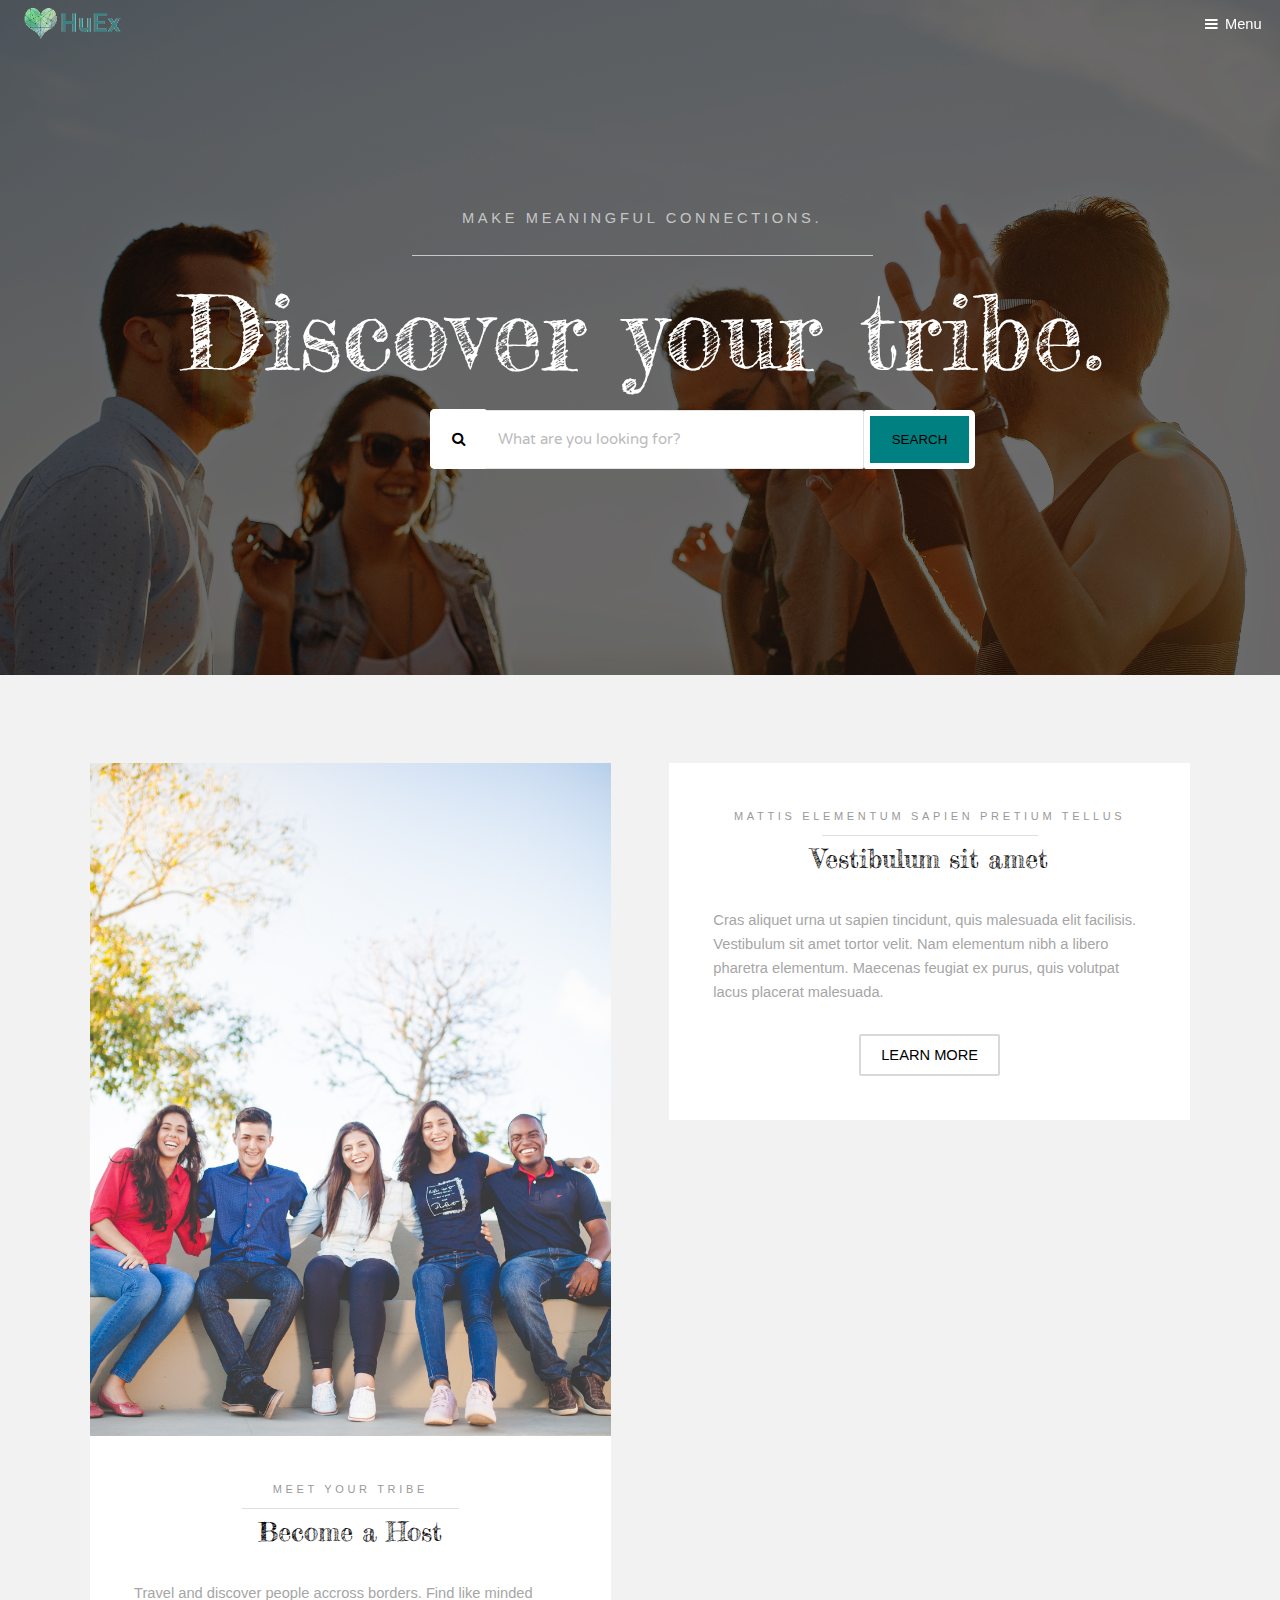
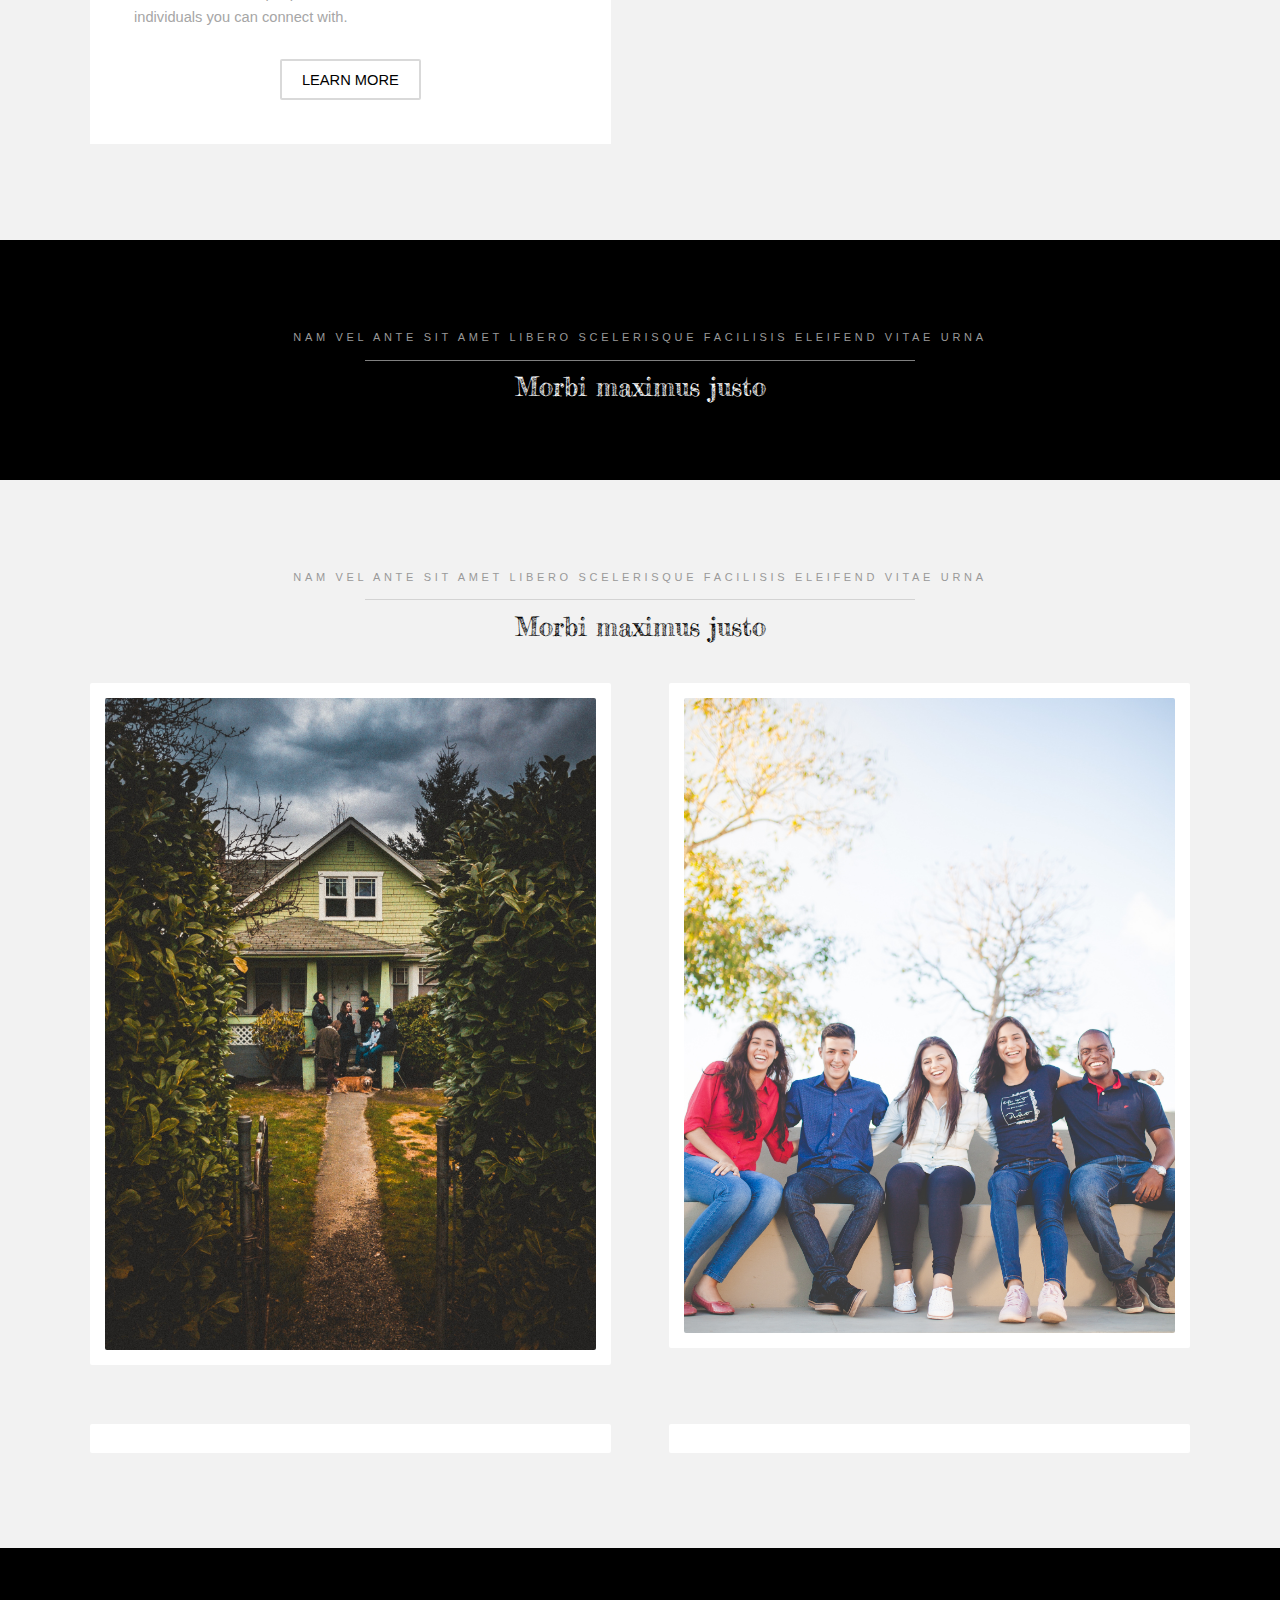
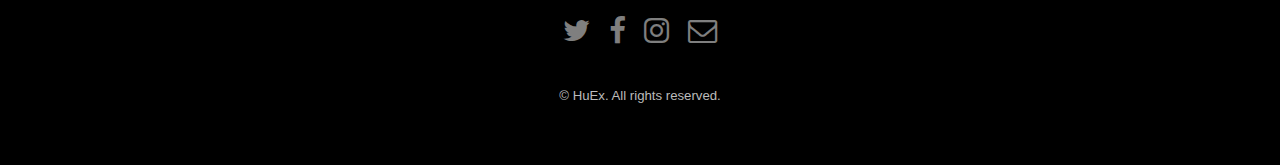
==== index.html @ 72e1685f "first commit" ====
<!DOCTYPE HTML>
<!--
	Hielo by TEMPLATED
	templated.co @templatedco
	Released for free under the Creative Commons Attribution 3.0 license (templated.co/license)
-->
<html>
	<head>
		<title>Hielo by TEMPLATED</title>
		<meta charset="utf-8" />
		<meta name="viewport" content="width=device-width, initial-scale=1" />
		<link rel="stylesheet" href="assets/css/main.css" />
	</head>
	<body>

		<!-- Header -->
			<header id="header">
				<div class="logo"><a href="index.html"><img src="images/logo.png" style="width:6em;height:3em alt="" /></a></div>
				<a href="#menu">Menu</a>
			</header>

		<!-- Nav -->
			<nav id="menu">
				<ul class="links">
					<li><a href="index.html">Home</a></li>
					<li><a href="generic.html">Generic</a></li>
					<li><a href="elements.html">Elements</a></li>
				</ul>
			</nav>

		<!-- Banner -->
			<section class="banner full">
				<article>
					<img src="images/slide01.jpg" alt="" />
			
				</article>
				<article>
					<img src="images/slide02.jpg" alt="" />
					
				</article>
				<article>
					<img src="images/slide03.jpg"  alt="" />
					
				</article>
				<article>
					<img src="images/slide04.jpg"  alt="" />
					
				</article>
				<article>
					<img src="images/slide05.jpg"  alt="" />
					
				</article>
			</section>
			<section class="banner full search">
				
					<article>
					<div class="inner">
						<header>
							<p>Make meaningful connections.</p>
							<h2>Discover your tribe.</h2>
							<!-- <input type="text" class="icon fa-facebook" id="search" name="search" placeholder="Try Vegan London.."> -->
							<div class="wrap">
						      <i class="icon fa-search iconic"></i>
						      <input type="text" class="searchTerm" id="search" name="search" placeholder="What are you looking for?">
						      <button type="submit" class="searchButton">
						        Search
						     </button>
							</div>
						</header>
						</div>
					</article>
				
			</section>
			

		<!-- One -->
			<section id="one" class="wrapper style2">
				<div class="inner">
					<div class="grid-style">

						<div>
							<div class="box">
								<div class="image fit">
									<img src="images/pic02.jpg" alt="" />
								</div>
								<div class="content">
									<header class="align-center">
										<p>Meet your tribe</p>
										<h2>Become a Host</h2>
									</header>
									<p>Travel and discover people accross borders. Find like minded individuals you can connect with.</p>
									<footer class="align-center">
										<a href="#" class="button alt">Learn More</a>
									</footer>
								</div>
							</div>
						</div>

						<div>
							<div class="box">
								<div class="image fit">
									<img src="images/pic03.jpg" alt="" />
								</div>
								<div class="content">
									<header class="align-center">
										<p>mattis elementum sapien pretium tellus</p>
										<h2>Vestibulum sit amet</h2>
									</header>
									<p> Cras aliquet urna ut sapien tincidunt, quis malesuada elit facilisis. Vestibulum sit amet tortor velit. Nam elementum nibh a libero pharetra elementum. Maecenas feugiat ex purus, quis volutpat lacus placerat malesuada.</p>
									<footer class="align-center">
										<a href="#" class="button alt">Learn More</a>
									</footer>
								</div>
							</div>
						</div>

					</div>
				</div>
			</section>

		<!-- Two -->
			<section id="two" class="wrapper style3">
				<div class="inner">
					<header class="align-center">
						<p>Nam vel ante sit amet libero scelerisque facilisis eleifend vitae urna</p>
						<h2>Morbi maximus justo</h2>
					</header>
				</div>
			</section>

		<!-- Three -->
			<section id="three" class="wrapper style2">
				<div class="inner">
					<header class="align-center">
						<p class="special">Nam vel ante sit amet libero scelerisque facilisis eleifend vitae urna</p>
						<h2>Morbi maximus justo</h2>
					</header>
					<div class="gallery">
						<div>
							<div class="image fit">
								<a href="#"><img src="images/pic01.jpg" alt="" /></a>
							</div>
						</div>
						<div>
							<div class="image fit">
								<a href="#"><img src="images/pic02.jpg" alt="" /></a>
							</div>
						</div>
						<div>
							<div class="image fit">
								<a href="#"><img src="images/pic03.jpg" alt="" /></a>
							</div>
						</div>
						<div>
							<div class="image fit">
								<a href="#"><img src="images/pic04.jpg" alt="" /></a>
							</div>
						</div>
					</div>
				</div>
			</section>


		<!-- Footer -->
			<footer id="footer">
				<div class="container">
					<ul class="icons">
						<li><a href="#" class="icon fa-twitter"><span class="label">Twitter</span></a></li>
						<li><a href="#" class="icon fa-facebook"><span class="label">Facebook</span></a></li>
						<li><a href="#" class="icon fa-instagram"><span class="label">Instagram</span></a></li>
						<li><a href="#" class="icon fa-envelope-o"><span class="label">Email</span></a></li>
					</ul>
				</div>
				<div class="copyright">
					&copy; HuEx. All rights reserved.
				</div>
			</footer>

		<!-- Scripts -->
			<script src="assets/js/jquery.min.js"></script>
			<script src="assets/js/jquery.scrollex.min.js"></script>
			<script src="assets/js/skel.min.js"></script>
			<script src="assets/js/util.js"></script>
			<script src="assets/js/main.js"></script>

	</body>
</html>
---- assets/css/main.css ----
@charset "UTF-8";
@import url(font-awesome.min.css);
@import url("https://fonts.googleapis.com/css?family=Poppins:300,400,500,600,700");
@import url("https://fonts.googleapis.com/css?family=Codystar|Varela+Round|Fredericka+the+Great|Monofett|Poiret+One|Shadows+Into+Light|Waiting+for+the+Sunrise|Zeyada");

/*
	Hielo by TEMPLATED
	templated.co @templatedco
	Released for free under the Creative Commons Attribution 3.0 license (templated.co/license)
*/

/* Reset */

	html, body, div, span, applet, object, iframe, h1, h2, h3, h4, h5, h6, p, blockquote, pre, a, abbr, acronym, address, big, cite, code, del, dfn, em, img, ins, kbd, q, s, samp, small, strike, strong, sub, sup, tt, var, b, u, i, center, dl, dt, dd, ol, ul, li, fieldset, form, label, legend, table, caption, tbody, tfoot, thead, tr, th, td, article, aside, canvas, details, embed, figure, figcaption, footer, header, hgroup, menu, nav, output, ruby, section, summary, time, mark, audio, video {
		margin: 0;
		padding: 0;
		border: 0;
		font-size: 100%;
		font: inherit;
		vertical-align: baseline;
	}

	article, aside, details, figcaption, figure, footer, header, hgroup, menu, nav, section {
		display: block;
	}

	body {
		line-height: 1;
	}

	ol, ul {
		list-style: none;
	}

	blockquote, q {
		quotes: none;
	}

	blockquote:before, blockquote:after, q:before, q:after {
		content: '';
		content: none;
	}

	table {
		border-collapse: collapse;
		border-spacing: 0;
	}

	body {
		-webkit-text-size-adjust: none;
	}

/* Box Model */

	*, *:before, *:after {
		-moz-box-sizing: border-box;
		-webkit-box-sizing: border-box;
		box-sizing: border-box;
	}

/* Containers */

	.container {
		margin-left: auto;
		margin-right: auto;
	}

	.container.\31 25\25 {
		width: 100%;
		max-width: 100rem;
		min-width: 80rem;
	}

	.container.\37 5\25 {
		width: 60rem;
	}

	.container.\35 0\25 {
		width: 40rem;
	}

	.container.\32 5\25 {
		width: 20rem;
	}

	.container {
		width: 80rem;
	}

	@media screen and (max-width: 1680px) {

		.container.\31 25\25 {
			width: 100%;
			max-width: 100rem;
			min-width: 80rem;
		}

		.container.\37 5\25 {
			width: 60rem;
		}

		.container.\35 0\25 {
			width: 40rem;
		}

		.container.\32 5\25 {
			width: 20rem;
		}

		.container {
			width: 80rem;
		}

	}

	@media screen and (max-width: 1280px) {

		.container.\31 25\25 {
			width: 100%;
			max-width: 81.25rem;
			min-width: 65rem;
		}

		.container.\37 5\25 {
			width: 48.75rem;
		}

		.container.\35 0\25 {
			width: 32.5rem;
		}

		.container.\32 5\25 {
			width: 16.25rem;
		}

		.container {
			width: 65rem;
		}

	}

	@media screen and (max-width: 980px) {

		.container.\31 25\25 {
			width: 100%;
			max-width: 112.5%;
			min-width: 90%;
		}

		.container.\37 5\25 {
			width: 67.5%;
		}

		.container.\35 0\25 {
			width: 45%;
		}

		.container.\32 5\25 {
			width: 22.5%;
		}

		.container {
			width: 90%;
		}

	}

	@media screen and (max-width: 736px) {

		.container.\31 25\25 {
			width: 100%;
			max-width: 112.5%;
			min-width: 90%;
		}

		.container.\37 5\25 {
			width: 67.5%;
		}

		.container.\35 0\25 {
			width: 45%;
		}

		.container.\32 5\25 {
			width: 22.5%;
		}

		.container {
			width: 90% !important;
		}

	}

	@media screen and (max-width: 480px) {

		.container.\31 25\25 {
			width: 100%;
			max-width: 112.5%;
			min-width: 90%;
		}

		.container.\37 5\25 {
			width: 67.5%;
		}

		.container.\35 0\25 {
			width: 45%;
		}

		.container.\32 5\25 {
			width: 22.5%;
		}

		.container {
			width: 90% !important;
		}

	}

/* Grid */

	.row {
		border-bottom: solid 1px transparent;
		-moz-box-sizing: border-box;
		-webkit-box-sizing: border-box;
		box-sizing: border-box;
	}

	.row > * {
		float: left;
		-moz-box-sizing: border-box;
		-webkit-box-sizing: border-box;
		box-sizing: border-box;
	}

	.row:after, .row:before {
		content: '';
		display: block;
		clear: both;
		height: 0;
	}

	.row.uniform > * > :first-child {
		margin-top: 0;
	}

	.row.uniform > * > :last-child {
		margin-bottom: 0;
	}

	.row.\30 \25 > * {
		padding: 0 0 0 0rem;
	}

	.row.\30 \25 {
		margin: 0 0 -1px 0rem;
	}

	.row.uniform.\30 \25 > * {
		padding: 0rem 0 0 0rem;
	}

	.row.uniform.\30 \25 {
		margin: 0rem 0 -1px 0rem;
	}

	.row > * {
		padding: 0 0 0 2rem;
	}

	.row {
		margin: 0 0 -1px -2rem;
	}

	.row.uniform > * {
		padding: 2rem 0 0 2rem;
	}

	.row.uniform {
		margin: -2rem 0 -1px -2rem;
	}

	.row.\32 00\25 > * {
		padding: 0 0 0 4rem;
	}

	.row.\32 00\25 {
		margin: 0 0 -1px -4rem;
	}

	.row.uniform.\32 00\25 > * {
		padding: 4rem 0 0 4rem;
	}

	.row.uniform.\32 00\25 {
		margin: -4rem 0 -1px -4rem;
	}

	.row.\31 50\25 > * {
		padding: 0 0 0 3rem;
	}

	.row.\31 50\25 {
		margin: 0 0 -1px -3rem;
	}

	.row.uniform.\31 50\25 > * {
		padding: 3rem 0 0 3rem;
	}

	.row.uniform.\31 50\25 {
		margin: -3rem 0 -1px -3rem;
	}

	.row.\35 0\25 > * {
		padding: 0 0 0 1rem;
	}

	.row.\35 0\25 {
		margin: 0 0 -1px -1rem;
	}

	.row.uniform.\35 0\25 > * {
		padding: 1rem 0 0 1rem;
	}

	.row.uniform.\35 0\25 {
		margin: -1rem 0 -1px -1rem;
	}

	.row.\32 5\25 > * {
		padding: 0 0 0 0.5rem;
	}

	.row.\32 5\25 {
		margin: 0 0 -1px -0.5rem;
	}

	.row.uniform.\32 5\25 > * {
		padding: 0.5rem 0 0 0.5rem;
	}

	.row.uniform.\32 5\25 {
		margin: -0.5rem 0 -1px -0.5rem;
	}

	.\31 2u, .\31 2u\24 {
		width: 100%;
		clear: none;
		margin-left: 0;
	}

	.\31 1u, .\31 1u\24 {
		width: 91.6666666667%;
		clear: none;
		margin-left: 0;
	}

	.\31 0u, .\31 0u\24 {
		width: 83.3333333333%;
		clear: none;
		margin-left: 0;
	}

	.\39 u, .\39 u\24 {
		width: 75%;
		clear: none;
		margin-left: 0;
	}

	.\38 u, .\38 u\24 {
		width: 66.6666666667%;
		clear: none;
		margin-left: 0;
	}

	.\37 u, .\37 u\24 {
		width: 58.3333333333%;
		clear: none;
		margin-left: 0;
	}

	.\36 u, .\36 u\24 {
		width: 50%;
		clear: none;
		margin-left: 0;
	}

	.\35 u, .\35 u\24 {
		width: 41.6666666667%;
		clear: none;
		margin-left: 0;
	}

	.\34 u, .\34 u\24 {
		width: 33.3333333333%;
		clear: none;
		margin-left: 0;
	}

	.\33 u, .\33 u\24 {
		width: 25%;
		clear: none;
		margin-left: 0;
	}

	.\32 u, .\32 u\24 {
		width: 16.6666666667%;
		clear: none;
		margin-left: 0;
	}

	.\31 u, .\31 u\24 {
		width: 8.3333333333%;
		clear: none;
		margin-left: 0;
	}

	.\31 2u\24 + *,
	.\31 1u\24 + *,
	.\31 0u\24 + *,
	.\39 u\24 + *,
	.\38 u\24 + *,
	.\37 u\24 + *,
	.\36 u\24 + *,
	.\35 u\24 + *,
	.\34 u\24 + *,
	.\33 u\24 + *,
	.\32 u\24 + *,
	.\31 u\24 + * {
		clear: left;
	}

	.\-11u {
		margin-left: 91.66667%;
	}

	.\-10u {
		margin-left: 83.33333%;
	}

	.\-9u {
		margin-left: 75%;
	}

	.\-8u {
		margin-left: 66.66667%;
	}

	.\-7u {
		margin-left: 58.33333%;
	}

	.\-6u {
		margin-left: 50%;
	}

	.\-5u {
		margin-left: 41.66667%;
	}

	.\-4u {
		margin-left: 33.33333%;
	}

	.\-3u {
		margin-left: 25%;
	}

	.\-2u {
		margin-left: 16.66667%;
	}

	.\-1u {
		margin-left: 8.33333%;
	}

	@media screen and (max-width: 1680px) {

		.row > * {
			padding: 0 0 0 2rem;
		}

		.row {
			margin: 0 0 -1px -2rem;
		}

		.row.uniform > * {
			padding: 2rem 0 0 2rem;
		}

		.row.uniform {
			margin: -2rem 0 -1px -2rem;
		}

		.row.\32 00\25 > * {
			padding: 0 0 0 4rem;
		}

		.row.\32 00\25 {
			margin: 0 0 -1px -4rem;
		}

		.row.uniform.\32 00\25 > * {
			padding: 4rem 0 0 4rem;
		}

		.row.uniform.\32 00\25 {
			margin: -4rem 0 -1px -4rem;
		}

		.row.\31 50\25 > * {
			padding: 0 0 0 3rem;
		}

		.row.\31 50\25 {
			margin: 0 0 -1px -3rem;
		}

		.row.uniform.\31 50\25 > * {
			padding: 3rem 0 0 3rem;
		}

		.row.uniform.\31 50\25 {
			margin: -3rem 0 -1px -3rem;
		}

		.row.\35 0\25 > * {
			padding: 0 0 0 1rem;
		}

		.row.\35 0\25 {
			margin: 0 0 -1px -1rem;
		}

		.row.uniform.\35 0\25 > * {
			padding: 1rem 0 0 1rem;
		}

		.row.uniform.\35 0\25 {
			margin: -1rem 0 -1px -1rem;
		}

		.row.\32 5\25 > * {
			padding: 0 0 0 0.5rem;
		}

		.row.\32 5\25 {
			margin: 0 0 -1px -0.5rem;
		}

		.row.uniform.\32 5\25 > * {
			padding: 0.5rem 0 0 0.5rem;
		}

		.row.uniform.\32 5\25 {
			margin: -0.5rem 0 -1px -0.5rem;
		}

		.\31 2u\28xlarge\29, .\31 2u\24\28xlarge\29 {
			width: 100%;
			clear: none;
			margin-left: 0;
		}

		.\31 1u\28xlarge\29, .\31 1u\24\28xlarge\29 {
			width: 91.6666666667%;
			clear: none;
			margin-left: 0;
		}

		.\31 0u\28xlarge\29, .\31 0u\24\28xlarge\29 {
			width: 83.3333333333%;
			clear: none;
			margin-left: 0;
		}

		.\39 u\28xlarge\29, .\39 u\24\28xlarge\29 {
			width: 75%;
			clear: none;
			margin-left: 0;
		}

		.\38 u\28xlarge\29, .\38 u\24\28xlarge\29 {
			width: 66.6666666667%;
			clear: none;
			margin-left: 0;
		}

		.\37 u\28xlarge\29, .\37 u\24\28xlarge\29 {
			width: 58.3333333333%;
			clear: none;
			margin-left: 0;
		}

		.\36 u\28xlarge\29, .\36 u\24\28xlarge\29 {
			width: 50%;
			clear: none;
			margin-left: 0;
		}

		.\35 u\28xlarge\29, .\35 u\24\28xlarge\29 {
			width: 41.6666666667%;
			clear: none;
			margin-left: 0;
		}

		.\34 u\28xlarge\29, .\34 u\24\28xlarge\29 {
			width: 33.3333333333%;
			clear: none;
			margin-left: 0;
		}

		.\33 u\28xlarge\29, .\33 u\24\28xlarge\29 {
			width: 25%;
			clear: none;
			margin-left: 0;
		}

		.\32 u\28xlarge\29, .\32 u\24\28xlarge\29 {
			width: 16.6666666667%;
			clear: none;
			margin-left: 0;
		}

		.\31 u\28xlarge\29, .\31 u\24\28xlarge\29 {
			width: 8.3333333333%;
			clear: none;
			margin-left: 0;
		}

		.\31 2u\24\28xlarge\29 + *,
		.\31 1u\24\28xlarge\29 + *,
		.\31 0u\24\28xlarge\29 + *,
		.\39 u\24\28xlarge\29 + *,
		.\38 u\24\28xlarge\29 + *,
		.\37 u\24\28xlarge\29 + *,
		.\36 u\24\28xlarge\29 + *,
		.\35 u\24\28xlarge\29 + *,
		.\34 u\24\28xlarge\29 + *,
		.\33 u\24\28xlarge\29 + *,
		.\32 u\24\28xlarge\29 + *,
		.\31 u\24\28xlarge\29 + * {
			clear: left;
		}

		.\-11u\28xlarge\29 {
			margin-left: 91.66667%;
		}

		.\-10u\28xlarge\29 {
			margin-left: 83.33333%;
		}

		.\-9u\28xlarge\29 {
			margin-left: 75%;
		}

		.\-8u\28xlarge\29 {
			margin-left: 66.66667%;
		}

		.\-7u\28xlarge\29 {
			margin-left: 58.33333%;
		}

		.\-6u\28xlarge\29 {
			margin-left: 50%;
		}

		.\-5u\28xlarge\29 {
			margin-left: 41.66667%;
		}

		.\-4u\28xlarge\29 {
			margin-left: 33.33333%;
		}

		.\-3u\28xlarge\29 {
			margin-left: 25%;
		}

		.\-2u\28xlarge\29 {
			margin-left: 16.66667%;
		}

		.\-1u\28xlarge\29 {
			margin-left: 8.33333%;
		}

	}

	@media screen and (max-width: 1280px) {

		.row > * {
			padding: 0 0 0 1.5rem;
		}

		.row {
			margin: 0 0 -1px -1.5rem;
		}

		.row.uniform > * {
			padding: 1.5rem 0 0 1.5rem;
		}

		.row.uniform {
			margin: -1.5rem 0 -1px -1.5rem;
		}

		.row.\32 00\25 > * {
			padding: 0 0 0 3rem;
		}

		.row.\32 00\25 {
			margin: 0 0 -1px -3rem;
		}

		.row.uniform.\32 00\25 > * {
			padding: 3rem 0 0 3rem;
		}

		.row.uniform.\32 00\25 {
			margin: -3rem 0 -1px -3rem;
		}

		.row.\31 50\25 > * {
			padding: 0 0 0 2.25rem;
		}

		.row.\31 50\25 {
			margin: 0 0 -1px -2.25rem;
		}

		.row.uniform.\31 50\25 > * {
			padding: 2.25rem 0 0 2.25rem;
		}

		.row.uniform.\31 50\25 {
			margin: -2.25rem 0 -1px -2.25rem;
		}

		.row.\35 0\25 > * {
			padding: 0 0 0 0.75rem;
		}

		.row.\35 0\25 {
			margin: 0 0 -1px -0.75rem;
		}

		.row.uniform.\35 0\25 > * {
			padding: 0.75rem 0 0 0.75rem;
		}

		.row.uniform.\35 0\25 {
			margin: -0.75rem 0 -1px -0.75rem;
		}

		.row.\32 5\25 > * {
			padding: 0 0 0 0.375rem;
		}

		.row.\32 5\25 {
			margin: 0 0 -1px -0.375rem;
		}

		.row.uniform.\32 5\25 > * {
			padding: 0.375rem 0 0 0.375rem;
		}

		.row.uniform.\32 5\25 {
			margin: -0.375rem 0 -1px -0.375rem;
		}

		.\31 2u\28large\29, .\31 2u\24\28large\29 {
			width: 100%;
			clear: none;
			margin-left: 0;
		}

		.\31 1u\28large\29, .\31 1u\24\28large\29 {
			width: 91.6666666667%;
			clear: none;
			margin-left: 0;
		}

		.\31 0u\28large\29, .\31 0u\24\28large\29 {
			width: 83.3333333333%;
			clear: none;
			margin-left: 0;
		}

		.\39 u\28large\29, .\39 u\24\28large\29 {
			width: 75%;
			clear: none;
			margin-left: 0;
		}

		.\38 u\28large\29, .\38 u\24\28large\29 {
			width: 66.6666666667%;
			clear: none;
			margin-left: 0;
		}

		.\37 u\28large\29, .\37 u\24\28large\29 {
			width: 58.3333333333%;
			clear: none;
			margin-left: 0;
		}

		.\36 u\28large\29, .\36 u\24\28large\29 {
			width: 50%;
			clear: none;
			margin-left: 0;
		}

		.\35 u\28large\29, .\35 u\24\28large\29 {
			width: 41.6666666667%;
			clear: none;
			margin-left: 0;
		}

		.\34 u\28large\29, .\34 u\24\28large\29 {
			width: 33.3333333333%;
			clear: none;
			margin-left: 0;
		}

		.\33 u\28large\29, .\33 u\24\28large\29 {
			width: 25%;
			clear: none;
			margin-left: 0;
		}

		.\32 u\28large\29, .\32 u\24\28large\29 {
			width: 16.6666666667%;
			clear: none;
			margin-left: 0;
		}

		.\31 u\28large\29, .\31 u\24\28large\29 {
			width: 8.3333333333%;
			clear: none;
			margin-left: 0;
		}

		.\31 2u\24\28large\29 + *,
		.\31 1u\24\28large\29 + *,
		.\31 0u\24\28large\29 + *,
		.\39 u\24\28large\29 + *,
		.\38 u\24\28large\29 + *,
		.\37 u\24\28large\29 + *,
		.\36 u\24\28large\29 + *,
		.\35 u\24\28large\29 + *,
		.\34 u\24\28large\29 + *,
		.\33 u\24\28large\29 + *,
		.\32 u\24\28large\29 + *,
		.\31 u\24\28large\29 + * {
			clear: left;
		}

		.\-11u\28large\29 {
			margin-left: 91.66667%;
		}

		.\-10u\28large\29 {
			margin-left: 83.33333%;
		}

		.\-9u\28large\29 {
			margin-left: 75%;
		}

		.\-8u\28large\29 {
			margin-left: 66.66667%;
		}

		.\-7u\28large\29 {
			margin-left: 58.33333%;
		}

		.\-6u\28large\29 {
			margin-left: 50%;
		}

		.\-5u\28large\29 {
			margin-left: 41.66667%;
		}

		.\-4u\28large\29 {
			margin-left: 33.33333%;
		}

		.\-3u\28large\29 {
			margin-left: 25%;
		}

		.\-2u\28large\29 {
			margin-left: 16.66667%;
		}

		.\-1u\28large\29 {
			margin-left: 8.33333%;
		}

	}

	@media screen and (max-width: 980px) {

		.row > * {
			padding: 0 0 0 1.5rem;
		}

		.row {
			margin: 0 0 -1px -1.5rem;
		}

		.row.uniform > * {
			padding: 1.5rem 0 0 1.5rem;
		}

		.row.uniform {
			margin: -1.5rem 0 -1px -1.5rem;
		}

		.row.\32 00\25 > * {
			padding: 0 0 0 3rem;
		}

		.row.\32 00\25 {
			margin: 0 0 -1px -3rem;
		}

		.row.uniform.\32 00\25 > * {
			padding: 3rem 0 0 3rem;
		}

		.row.uniform.\32 00\25 {
			margin: -3rem 0 -1px -3rem;
		}

		.row.\31 50\25 > * {
			padding: 0 0 0 2.25rem;
		}

		.row.\31 50\25 {
			margin: 0 0 -1px -2.25rem;
		}

		.row.uniform.\31 50\25 > * {
			padding: 2.25rem 0 0 2.25rem;
		}

		.row.uniform.\31 50\25 {
			margin: -2.25rem 0 -1px -2.25rem;
		}

		.row.\35 0\25 > * {
			padding: 0 0 0 0.75rem;
		}

		.row.\35 0\25 {
			margin: 0 0 -1px -0.75rem;
		}

		.row.uniform.\35 0\25 > * {
			padding: 0.75rem 0 0 0.75rem;
		}

		.row.uniform.\35 0\25 {
			margin: -0.75rem 0 -1px -0.75rem;
		}

		.row.\32 5\25 > * {
			padding: 0 0 0 0.375rem;
		}

		.row.\32 5\25 {
			margin: 0 0 -1px -0.375rem;
		}

		.row.uniform.\32 5\25 > * {
			padding: 0.375rem 0 0 0.375rem;
		}

		.row.uniform.\32 5\25 {
			margin: -0.375rem 0 -1px -0.375rem;
		}

		.\31 2u\28medium\29, .\31 2u\24\28medium\29 {
			width: 100%;
			clear: none;
			margin-left: 0;
		}

		.\31 1u\28medium\29, .\31 1u\24\28medium\29 {
			width: 91.6666666667%;
			clear: none;
			margin-left: 0;
		}

		.\31 0u\28medium\29, .\31 0u\24\28medium\29 {
			width: 83.3333333333%;
			clear: none;
			margin-left: 0;
		}

		.\39 u\28medium\29, .\39 u\24\28medium\29 {
			width: 75%;
			clear: none;
			margin-left: 0;
		}

		.\38 u\28medium\29, .\38 u\24\28medium\29 {
			width: 66.6666666667%;
			clear: none;
			margin-left: 0;
		}

		.\37 u\28medium\29, .\37 u\24\28medium\29 {
			width: 58.3333333333%;
			clear: none;
			margin-left: 0;
		}

		.\36 u\28medium\29, .\36 u\24\28medium\29 {
			width: 50%;
			clear: none;
			margin-left: 0;
		}

		.\35 u\28medium\29, .\35 u\24\28medium\29 {
			width: 41.6666666667%;
			clear: none;
			margin-left: 0;
		}

		.\34 u\28medium\29, .\34 u\24\28medium\29 {
			width: 33.3333333333%;
			clear: none;
			margin-left: 0;
		}

		.\33 u\28medium\29, .\33 u\24\28medium\29 {
			width: 25%;
			clear: none;
			margin-left: 0;
		}

		.\32 u\28medium\29, .\32 u\24\28medium\29 {
			width: 16.6666666667%;
			clear: none;
			margin-left: 0;
		}

		.\31 u\28medium\29, .\31 u\24\28medium\29 {
			width: 8.3333333333%;
			clear: none;
			margin-left: 0;
		}

		.\31 2u\24\28medium\29 + *,
		.\31 1u\24\28medium\29 + *,
		.\31 0u\24\28medium\29 + *,
		.\39 u\24\28medium\29 + *,
		.\38 u\24\28medium\29 + *,
		.\37 u\24\28medium\29 + *,
		.\36 u\24\28medium\29 + *,
		.\35 u\24\28medium\29 + *,
		.\34 u\24\28medium\29 + *,
		.\33 u\24\28medium\29 + *,
		.\32 u\24\28medium\29 + *,
		.\31 u\24\28medium\29 + * {
			clear: left;
		}

		.\-11u\28medium\29 {
			margin-left: 91.66667%;
		}

		.\-10u\28medium\29 {
			margin-left: 83.33333%;
		}

		.\-9u\28medium\29 {
			margin-left: 75%;
		}

		.\-8u\28medium\29 {
			margin-left: 66.66667%;
		}

		.\-7u\28medium\29 {
			margin-left: 58.33333%;
		}

		.\-6u\28medium\29 {
			margin-left: 50%;
		}

		.\-5u\28medium\29 {
			margin-left: 41.66667%;
		}

		.\-4u\28medium\29 {
			margin-left: 33.33333%;
		}

		.\-3u\28medium\29 {
			margin-left: 25%;
		}

		.\-2u\28medium\29 {
			margin-left: 16.66667%;
		}

		.\-1u\28medium\29 {
			margin-left: 8.33333%;
		}

	}

	@media screen and (max-width: 736px) {

		.row > * {
			padding: 0 0 0 1.25rem;
		}

		.row {
			margin: 0 0 -1px -1.25rem;
		}

		.row.uniform > * {
			padding: 1.25rem 0 0 1.25rem;
		}

		.row.uniform {
			margin: -1.25rem 0 -1px -1.25rem;
		}

		.row.\32 00\25 > * {
			padding: 0 0 0 2.5rem;
		}

		.row.\32 00\25 {
			margin: 0 0 -1px -2.5rem;
		}

		.row.uniform.\32 00\25 > * {
			padding: 2.5rem 0 0 2.5rem;
		}

		.row.uniform.\32 00\25 {
			margin: -2.5rem 0 -1px -2.5rem;
		}

		.row.\31 50\25 > * {
			padding: 0 0 0 1.875rem;
		}

		.row.\31 50\25 {
			margin: 0 0 -1px -1.875rem;
		}

		.row.uniform.\31 50\25 > * {
			padding: 1.875rem 0 0 1.875rem;
		}

		.row.uniform.\31 50\25 {
			margin: -1.875rem 0 -1px -1.875rem;
		}

		.row.\35 0\25 > * {
			padding: 0 0 0 0.625rem;
		}

		.row.\35 0\25 {
			margin: 0 0 -1px -0.625rem;
		}

		.row.uniform.\35 0\25 > * {
			padding: 0.625rem 0 0 0.625rem;
		}

		.row.uniform.\35 0\25 {
			margin: -0.625rem 0 -1px -0.625rem;
		}

		.row.\32 5\25 > * {
			padding: 0 0 0 0.3125rem;
		}

		.row.\32 5\25 {
			margin: 0 0 -1px -0.3125rem;
		}

		.row.uniform.\32 5\25 > * {
			padding: 0.3125rem 0 0 0.3125rem;
		}

		.row.uniform.\32 5\25 {
			margin: -0.3125rem 0 -1px -0.3125rem;
		}

		.\31 2u\28small\29, .\31 2u\24\28small\29 {
			width: 100%;
			clear: none;
			margin-left: 0;
		}

		.\31 1u\28small\29, .\31 1u\24\28small\29 {
			width: 91.6666666667%;
			clear: none;
			margin-left: 0;
		}

		.\31 0u\28small\29, .\31 0u\24\28small\29 {
			width: 83.3333333333%;
			clear: none;
			margin-left: 0;
		}

		.\39 u\28small\29, .\39 u\24\28small\29 {
			width: 75%;
			clear: none;
			margin-left: 0;
		}

		.\38 u\28small\29, .\38 u\24\28small\29 {
			width: 66.6666666667%;
			clear: none;
			margin-left: 0;
		}

		.\37 u\28small\29, .\37 u\24\28small\29 {
			width: 58.3333333333%;
			clear: none;
			margin-left: 0;
		}

		.\36 u\28small\29, .\36 u\24\28small\29 {
			width: 50%;
			clear: none;
			margin-left: 0;
		}

		.\35 u\28small\29, .\35 u\24\28small\29 {
			width: 41.6666666667%;
			clear: none;
			margin-left: 0;
		}

		.\34 u\28small\29, .\34 u\24\28small\29 {
			width: 33.3333333333%;
			clear: none;
			margin-left: 0;
		}

		.\33 u\28small\29, .\33 u\24\28small\29 {
			width: 25%;
			clear: none;
			margin-left: 0;
		}

		.\32 u\28small\29, .\32 u\24\28small\29 {
			width: 16.6666666667%;
			clear: none;
			margin-left: 0;
		}

		.\31 u\28small\29, .\31 u\24\28small\29 {
			width: 8.3333333333%;
			clear: none;
			margin-left: 0;
		}

		.\31 2u\24\28small\29 + *,
		.\31 1u\24\28small\29 + *,
		.\31 0u\24\28small\29 + *,
		.\39 u\24\28small\29 + *,
		.\38 u\24\28small\29 + *,
		.\37 u\24\28small\29 + *,
		.\36 u\24\28small\29 + *,
		.\35 u\24\28small\29 + *,
		.\34 u\24\28small\29 + *,
		.\33 u\24\28small\29 + *,
		.\32 u\24\28small\29 + *,
		.\31 u\24\28small\29 + * {
			clear: left;
		}

		.\-11u\28small\29 {
			margin-left: 91.66667%;
		}

		.\-10u\28small\29 {
			margin-left: 83.33333%;
		}

		.\-9u\28small\29 {
			margin-left: 75%;
		}

		.\-8u\28small\29 {
			margin-left: 66.66667%;
		}

		.\-7u\28small\29 {
			margin-left: 58.33333%;
		}

		.\-6u\28small\29 {
			margin-left: 50%;
		}

		.\-5u\28small\29 {
			margin-left: 41.66667%;
		}

		.\-4u\28small\29 {
			margin-left: 33.33333%;
		}

		.\-3u\28small\29 {
			margin-left: 25%;
		}

		.\-2u\28small\29 {
			margin-left: 16.66667%;
		}

		.\-1u\28small\29 {
			margin-left: 8.33333%;
		}

	}

	@media screen and (max-width: 480px) {

		.row > * {
			padding: 0 0 0 1.25rem;
		}

		.row {
			margin: 0 0 -1px -1.25rem;
		}

		.row.uniform > * {
			padding: 1.25rem 0 0 1.25rem;
		}

		.row.uniform {
			margin: -1.25rem 0 -1px -1.25rem;
		}

		.row.\32 00\25 > * {
			padding: 0 0 0 2.5rem;
		}

		.row.\32 00\25 {
			margin: 0 0 -1px -2.5rem;
		}

		.row.uniform.\32 00\25 > * {
			padding: 2.5rem 0 0 2.5rem;
		}

		.row.uniform.\32 00\25 {
			margin: -2.5rem 0 -1px -2.5rem;
		}

		.row.\31 50\25 > * {
			padding: 0 0 0 1.875rem;
		}

		.row.\31 50\25 {
			margin: 0 0 -1px -1.875rem;
		}

		.row.uniform.\31 50\25 > * {
			padding: 1.875rem 0 0 1.875rem;
		}

		.row.uniform.\31 50\25 {
			margin: -1.875rem 0 -1px -1.875rem;
		}

		.row.\35 0\25 > * {
			padding: 0 0 0 0.625rem;
		}

		.row.\35 0\25 {
			margin: 0 0 -1px -0.625rem;
		}

		.row.uniform.\35 0\25 > * {
			padding: 0.625rem 0 0 0.625rem;
		}

		.row.uniform.\35 0\25 {
			margin: -0.625rem 0 -1px -0.625rem;
		}

		.row.\32 5\25 > * {
			padding: 0 0 0 0.3125rem;
		}

		.row.\32 5\25 {
			margin: 0 0 -1px -0.3125rem;
		}

		.row.uniform.\32 5\25 > * {
			padding: 0.3125rem 0 0 0.3125rem;
		}

		.row.uniform.\32 5\25 {
			margin: -0.3125rem 0 -1px -0.3125rem;
		}

		.\31 2u\28xsmall\29, .\31 2u\24\28xsmall\29 {
			width: 100%;
			clear: none;
			margin-left: 0;
		}

		.\31 1u\28xsmall\29, .\31 1u\24\28xsmall\29 {
			width: 91.6666666667%;
			clear: none;
			margin-left: 0;
		}

		.\31 0u\28xsmall\29, .\31 0u\24\28xsmall\29 {
			width: 83.3333333333%;
			clear: none;
			margin-left: 0;
		}

		.\39 u\28xsmall\29, .\39 u\24\28xsmall\29 {
			width: 75%;
			clear: none;
			margin-left: 0;
		}

		.\38 u\28xsmall\29, .\38 u\24\28xsmall\29 {
			width: 66.6666666667%;
			clear: none;
			margin-left: 0;
		}

		.\37 u\28xsmall\29, .\37 u\24\28xsmall\29 {
			width: 58.3333333333%;
			clear: none;
			margin-left: 0;
		}

		.\36 u\28xsmall\29, .\36 u\24\28xsmall\29 {
			width: 50%;
			clear: none;
			margin-left: 0;
		}

		.\35 u\28xsmall\29, .\35 u\24\28xsmall\29 {
			width: 41.6666666667%;
			clear: none;
			margin-left: 0;
		}

		.\34 u\28xsmall\29, .\34 u\24\28xsmall\29 {
			width: 33.3333333333%;
			clear: none;
			margin-left: 0;
		}

		.\33 u\28xsmall\29, .\33 u\24\28xsmall\29 {
			width: 25%;
			clear: none;
			margin-left: 0;
		}

		.\32 u\28xsmall\29, .\32 u\24\28xsmall\29 {
			width: 16.6666666667%;
			clear: none;
			margin-left: 0;
		}

		.\31 u\28xsmall\29, .\31 u\24\28xsmall\29 {
			width: 8.3333333333%;
			clear: none;
			margin-left: 0;
		}

		.\31 2u\24\28xsmall\29 + *,
		.\31 1u\24\28xsmall\29 + *,
		.\31 0u\24\28xsmall\29 + *,
		.\39 u\24\28xsmall\29 + *,
		.\38 u\24\28xsmall\29 + *,
		.\37 u\24\28xsmall\29 + *,
		.\36 u\24\28xsmall\29 + *,
		.\35 u\24\28xsmall\29 + *,
		.\34 u\24\28xsmall\29 + *,
		.\33 u\24\28xsmall\29 + *,
		.\32 u\24\28xsmall\29 + *,
		.\31 u\24\28xsmall\29 + * {
			clear: left;
		}

		.\-11u\28xsmall\29 {
			margin-left: 91.66667%;
		}

		.\-10u\28xsmall\29 {
			margin-left: 83.33333%;
		}

		.\-9u\28xsmall\29 {
			margin-left: 75%;
		}

		.\-8u\28xsmall\29 {
			margin-left: 66.66667%;
		}

		.\-7u\28xsmall\29 {
			margin-left: 58.33333%;
		}

		.\-6u\28xsmall\29 {
			margin-left: 50%;
		}

		.\-5u\28xsmall\29 {
			margin-left: 41.66667%;
		}

		.\-4u\28xsmall\29 {
			margin-left: 33.33333%;
		}

		.\-3u\28xsmall\29 {
			margin-left: 25%;
		}

		.\-2u\28xsmall\29 {
			margin-left: 16.66667%;
		}

		.\-1u\28xsmall\29 {
			margin-left: 8.33333%;
		}

	}

/* Basic */

	@-ms-viewport {
		width: device-width;
	}

	body {
		-ms-overflow-style: scrollbar;
	}

	@media screen and (max-width: 480px) {

		html, body {
			min-width: 320px;
		}

	}

	body {
		background: #fff;
	}

		body.is-loading *, body.is-loading *:before, body.is-loading *:after {
			-moz-animation: none !important;
			-webkit-animation: none !important;
			-ms-animation: none !important;
			animation: none !important;
			-moz-transition: none !important;
			-webkit-transition: none !important;
			-ms-transition: none !important;
			transition: none !important;
		}

/* Type */

	html {
		font-size: 13pt;
	}

		@media screen and (max-width: 1680px) {

			html {
				font-size: 11pt;
			}

		}

		@media screen and (max-width: 1280px) {

			html {
				font-size: 11pt;
			}

		}

		@media screen and (max-width: 980px) {

			html {
				font-size: 12pt;
			}

		}

		@media screen and (max-width: 736px) {

			html {
				font-size: 12pt;
			}

		}

		@media screen and (max-width: 480px) {

			html {
				font-size: 12pt;
			}

		}

	body {
		background-color: #fff;
		color: #444;
	}

	body, input, select, textarea {
		font-family: 'Varela Round', sans-serif;
		font-weight: 300;
		font-size: 1rem;
		line-height: 1.65;
	}

	a {
		text-decoration: underline;
	}

		a:hover {
			text-decoration: none;
		}

	strong, b {
		font-weight: 600;
	}

	em, i {
		font-style: italic;
	}

	p {
		margin: 0 0 2rem 0;

	}

		p.special {
			text-transform: uppercase;
			font-size: .75rem;
			font-weight: 300;
			margin: 0 0 .5rem 0;
			padding: 0 0 1rem 0;
			letter-spacing: .25rem;
		}

			p.special:after {
				content: '';
				position: absolute;
				margin: auto;
				right: 0;
				bottom: 0;
				left: 0;
				width: 50%;
				height: 1px;
				background-color: rgba(0, 0, 0, 0.125);
			}

	h1, h2, h3, h4, h5, h6 {
		font-weight: 300;
		line-height: 1.5;
		margin: 0 0 1rem 0;
		font-family: 'Fredericka the Great', cursive;
	}

		h1 a, h2 a, h3 a, h4 a, h5 a, h6 a {
			color: inherit;
			text-decoration: none;
		}

	h2 {
		font-size: 1.75rem;
	}

	h3 {
		font-size: 1.35rem;
	}

	h4 {
		font-size: 1.1rem;
	}

	h5 {
		font-size: 0.9rem;
	}

	h6 {
		font-size: 0.7rem;
	}

	sub {
		font-size: 0.8rem;
		position: relative;
		top: 0.5rem;
	}

	sup {
		font-size: 0.8rem;
		position: relative;
		top: -0.5rem;
	}

	blockquote {
		border-left: solid 4px;
		font-style: italic;
		margin: 0 0 2rem 0;
		padding: 0.5rem 0 0.5rem 2rem;
	}

	code {
		border-radius: 2px;
		border: solid 1px;
		font-family: "Courier New", monospace;
		font-size: 0.9rem;
		margin: 0 0.25rem;
		padding: 0.25rem 0.65rem;
	}

	pre {
		-webkit-overflow-scrolling: touch;
		font-family: "Courier New", monospace;
		font-size: 0.9rem;
		margin: 0 0 2rem 0;
	}

		pre code {
			display: block;
			line-height: 1.75;
			padding: 1rem 1.5rem;
			overflow-x: auto;
		}

	hr {
		border: 0;
		border-bottom: solid 1px;
		margin: 2rem 0;
	}

		hr.major {
			margin: 3rem 0;
		}

	.align-left {
		text-align: left;
	}

	.align-center {
		text-align: center;
	}

	.align-right {
		text-align: right;
	}

	input, select, textarea {
		color: #555;
	}

	a {
		color: #8a4680;
	}

	strong, b {
		color: #555;
	}

	h1, h2, h3, h4, h5, h6 {
		color: #555;
	}

	blockquote {
		border-left-color: rgba(144, 144, 144, 0.25);
	}

	code {
		background: rgba(144, 144, 144, 0.075);
		border-color: rgba(144, 144, 144, 0.25);
	}

	hr {
		border-bottom-color: rgba(144, 144, 144, 0.25);
	}

/* Box */

	.box {
		margin-bottom: 2rem;
		background: #FFF;
	}

		.box .image.fit {
			margin: 0;
			border-radius: 0;
		}

			.box .image.fit img {
				border-radius: 0;
			}

		.box header h2 {
			margin-bottom: 2rem;
		}

		.box header p {
			text-transform: uppercase;
			font-size: .75rem;
			font-weight: 300;
			margin: 0 0 .25rem 0;
			padding: 0 0 .75rem 0;
			letter-spacing: .25rem;
		}

			.box header p:after {
				content: '';
				position: absolute;
				margin: auto;
				right: 0;
				bottom: 0;
				left: 0;
				width: 50%;
				height: 1px;
				background-color: rgba(0, 0, 0, 0.125);
			}

		.box .content {
			padding: 3rem;
		}

		.box > :last-child,
		.box > :last-child > :last-child,
		.box > :last-child > :last-child > :last-child {
			margin-bottom: 0;
		}

		.box.alt {
			border: 0;
			border-radius: 0;
			padding: 0;
		}

		@media screen and (max-width: 736px) {

			.box .content {
				padding: 2rem;
			}

		}

	.box {
		border-color: rgba(144, 144, 144, 0.25);
	}

/* Button */

	input[type="submit"],
	input[type="reset"],
	input[type="button"],
	button,
	.button {
		-moz-appearance: none;
		-webkit-appearance: none;
		-ms-appearance: none;
		appearance: none;
		-moz-transition: background-color 0.2s ease-in-out, color 0.2s ease-in-out;
		-webkit-transition: background-color 0.2s ease-in-out, color 0.2s ease-in-out;
		-ms-transition: background-color 0.2s ease-in-out, color 0.2s ease-in-out;
		transition: background-color 0.2s ease-in-out, color 0.2s ease-in-out;
		border-radius: 2px;
		border: 0;
		cursor: pointer;
		display: inline-block;
		font-weight: 300;
		height: 2.85rem;
		line-height: 2.95rem;
		padding: 0 1.5rem;
		text-align: center;
		text-decoration: none;
		text-transform: uppercase;
		white-space: nowrap;
	}

		input[type="submit"].icon,
		input[type="reset"].icon,
		input[type="button"].icon,
		button.icon,
		.button.icon {
			padding-left: 1.35rem;
		}

			input[type="submit"].icon:before,
			input[type="reset"].icon:before,
			input[type="button"].icon:before,
			button.icon:before,
			.button.icon:before {
				margin-right: 0.5rem;
			}

		input[type="submit"].fit,
		input[type="reset"].fit,
		input[type="button"].fit,
		button.fit,
		.button.fit {
			display: block;
			margin: 0 0 1rem 0;
			width: 100%;
		}

		input[type="submit"].small,
		input[type="reset"].small,
		input[type="button"].small,
		button.small,
		.button.small {
			font-size: 0.8rem;
		}

		input[type="submit"].big,
		input[type="reset"].big,
		input[type="button"].big,
		button.big,
		.button.big {
			font-size: 1.35rem;
		}

		input[type="submit"].disabled, input[type="submit"]:disabled,
		input[type="reset"].disabled,
		input[type="reset"]:disabled,
		input[type="button"].disabled,
		input[type="button"]:disabled,
		button.disabled,
		button:disabled,
		.button.disabled,
		.button:disabled {
			-moz-pointer-events: none;
			-webkit-pointer-events: none;
			-ms-pointer-events: none;
			pointer-events: none;
			opacity: 0.25;
		}

		@media screen and (max-width: 480px) {

			input[type="submit"],
			input[type="reset"],
			input[type="button"],
			button,
			.button {
				padding: 0;
				width: 100%;
			}

		}

	input[type="submit"],
	input[type="reset"],
	input[type="button"],
	button,
	.button {
		background-color: #f2f2f2;
		color: #000 !important;
	}

		input[type="submit"]:hover,
		input[type="reset"]:hover,
		input[type="button"]:hover,
		button:hover,
		.button:hover {
			background-color: white;
		}

		input[type="submit"]:active,
		input[type="reset"]:active,
		input[type="button"]:active,
		button:active,
		.button:active {
			background-color: #e5e5e5;
		}

		input[type="submit"].alt,
		input[type="reset"].alt,
		input[type="button"].alt,
		button.alt,
		.button.alt {
			background-color: transparent;
			box-shadow: inset 0 0 0 2px rgba(144, 144, 144, 0.25);
			color: #555 !important;
		}

			input[type="submit"].alt:hover,
			input[type="reset"].alt:hover,
			input[type="button"].alt:hover,
			button.alt:hover,
			.button.alt:hover {
				background-color: rgba(144, 144, 144, 0.075);
			}

			input[type="submit"].alt:active,
			input[type="reset"].alt:active,
			input[type="button"].alt:active,
			button.alt:active,
			.button.alt:active {
				background-color: rgba(144, 144, 144, 0.2);
			}

			input[type="submit"].alt.icon:before,
			input[type="reset"].alt.icon:before,
			input[type="button"].alt.icon:before,
			button.alt.icon:before,
			.button.alt.icon:before {
				color: #bbb;
			}

		input[type="submit"].special,
		input[type="reset"].special,
		input[type="button"].special,
		button.special,
		.button.special {
			background-color: #8a4680;
			color: #ffffff !important;
		}

			input[type="submit"].special:hover,
			input[type="reset"].special:hover,
			input[type="button"].special:hover,
			button.special:hover,
			.button.special:hover {
				background-color: #9b4f90;
			}

			input[type="submit"].special:active,
			input[type="reset"].special:active,
			input[type="button"].special:active,
			button.special:active,
			.button.special:active {
				background-color: #793d70;
			}

/* Form */

	form {
		margin: 0 0 2rem 0;
	}

	label {
		display: block;
		font-size: 0.9rem;
		font-weight: 700;
		margin: 0 0 1rem 0;
	}

	input[type="text"],
	input[type="password"],
	input[type="email"],
	select,
	textarea {
		-moz-appearance: none;
		-webkit-appearance: none;
		-ms-appearance: none;
		appearance: none;
		border-radius: 2px;
		border: none;
		border: solid 1px;
		color: inherit;
		display: block;
		outline: 0;
		padding: 0 1rem;
		text-decoration: none;
		width: 100%;
	}

		input[type="text"]:invalid,
		input[type="password"]:invalid,
		input[type="email"]:invalid,
		select:invalid,
		textarea:invalid {
			box-shadow: none;
		}

	.select-wrapper {
		text-decoration: none;
		display: block;
		position: relative;
	}

		.select-wrapper:before {
			-moz-osx-font-smoothing: grayscale;
			-webkit-font-smoothing: antialiased;
			font-family: FontAwesome;
			font-style: normal;
			font-weight: normal;
			text-transform: none !important;
		}

		.select-wrapper:before {
			content: '\f078';
			display: block;
			height: 2.75rem;
			line-height: 2.75rem;
			pointer-events: none;
			position: absolute;
			right: 0;
			text-align: center;
			top: 0;
			width: 2.75rem;
		}

		.select-wrapper select::-ms-expand {
			display: none;
		}

	input[type="text"],
	input[type="password"],
	input[type="email"],
	select {
		height: 2.75rem;
	}

	textarea {
		padding: 0.75rem 1rem;
	}

	input[type="checkbox"],
	input[type="radio"] {
		-moz-appearance: none;
		-webkit-appearance: none;
		-ms-appearance: none;
		appearance: none;
		display: block;
		float: left;
		margin-right: -2rem;
		opacity: 0;
		width: 1rem;
		z-index: -1;
	}

		input[type="checkbox"] + label,
		input[type="radio"] + label {
			text-decoration: none;
			cursor: pointer;
			display: inline-block;
			font-size: 1rem;
			font-weight: 400;
			padding-left: 2.4rem;
			padding-right: 0.75rem;
			position: relative;
		}

			input[type="checkbox"] + label:before,
			input[type="radio"] + label:before {
				-moz-osx-font-smoothing: grayscale;
				-webkit-font-smoothing: antialiased;
				font-family: FontAwesome;
				font-style: normal;
				font-weight: normal;
				text-transform: none !important;
			}

			input[type="checkbox"] + label:before,
			input[type="radio"] + label:before {
				border-radius: 2px;
				border: solid 1px;
				content: '';
				display: inline-block;
				height: 1.65rem;
				left: 0;
				line-height: 1.58125rem;
				position: absolute;
				text-align: center;
				top: 0;
				width: 1.65rem;
			}

		input[type="checkbox"]:checked + label:before,
		input[type="radio"]:checked + label:before {
			content: '\f00c';
		}

	input[type="checkbox"] + label:before {
		border-radius: 2px;
	}

	input[type="radio"] + label:before {
		border-radius: 100%;
	}

	::-webkit-input-placeholder {
		opacity: 1.0;
	}

	:-moz-placeholder {
		opacity: 1.0;
	}

	::-moz-placeholder {
		opacity: 1.0;
	}

	:-ms-input-placeholder {
		opacity: 1.0;
	}

	.formerize-placeholder {
		opacity: 1.0;
	}

	label {
		color: #555;
	}

	input[type="text"],
	input[type="password"],
	input[type="email"],
	select,
	textarea {
		background: rgba(144, 144, 144, 0.075);
		border-color: rgba(144, 144, 144, 0.25);
	}

		input[type="text"]:focus,
		input[type="password"]:focus,
		input[type="email"]:focus,
		select:focus,
		textarea:focus {
			border-color: #8a4680;
			box-shadow: 0 0 0 1px #8a4680;
		}

	.select-wrapper:before {
		color: rgba(144, 144, 144, 0.25);
	}

	input[type="checkbox"] + label,
	input[type="radio"] + label {
		color: #444;
	}

		input[type="checkbox"] + label:before,
		input[type="radio"] + label:before {
			background: rgba(144, 144, 144, 0.075);
			border-color: rgba(144, 144, 144, 0.25);
		}

	input[type="checkbox"]:checked + label:before,
	input[type="radio"]:checked + label:before {
		background-color: #8a4680;
		border-color: #8a4680;
		color: #ffffff;
	}

	input[type="checkbox"]:focus + label:before,
	input[type="radio"]:focus + label:before {
		border-color: #8a4680;
		box-shadow: 0 0 0 1px #8a4680;
	}

	::-webkit-input-placeholder {
		color: #bbb !important;
	}

	:-moz-placeholder {
		color: #bbb !important;
	}

	::-moz-placeholder {
		color: #bbb !important;
	}

	:-ms-input-placeholder {
		color: #bbb !important;
	}

	.formerize-placeholder {
		color: #bbb !important;
	}

/* Icon */

	.icon {
		text-decoration: none;
		border-bottom: none;
		position: relative;
	}

		.icon:before {
			-moz-osx-font-smoothing: grayscale;
			-webkit-font-smoothing: antialiased;
			font-family: FontAwesome;
			font-style: normal;
			font-weight: normal;
			text-transform: none !important;
		}

		.icon > .label {
			display: none;
		}

/* Image */

	.image {
		border-radius: 2px;
		border: 0;
		display: inline-block;
		position: relative;
	}

		.image img {
			border-radius: 2px;
			display: block;
		}

		.image.left, .image.right {
			max-width: 40%;
		}

			.image.left img, .image.right img {
				width: 100%;
			}

		.image.left {
			float: left;
			margin: 0 1.5rem 1rem 0;
			top: 0.25rem;
		}

		.image.right {
			float: right;
			margin: 0 0 1rem 1.5rem;
			top: 0.25rem;
		}

		.image.fit {
			display: block;
			margin: 0 0 2rem 0;
			width: 100%;
		}

			.image.fit img {
				width: 100%;
			}

		.image.main {
			display: block;
			margin: 0 0 3rem 0;
			width: 100%;
		}

			.image.main img {
				width: 100%;
			}

/* List */

	ol {
		list-style: decimal;
		margin: 0 0 2rem 0;
		padding-left: 1.25rem;
	}

		ol li {
			padding-left: 0.25rem;
		}

	ul {
		list-style: disc;
		margin: 0 0 2rem 0;
		padding-left: 1rem;
	}

		ul li {
			padding-left: 0.5rem;
		}

		ul.alt {
			list-style: none;
			padding-left: 0;
		}

			ul.alt li {
				border-top: solid 1px;
				padding: 0.5rem 0;
			}

				ul.alt li:first-child {
					border-top: 0;
					padding-top: 0;
				}

		ul.icons {
			cursor: default;
			list-style: none;
			padding-left: 0;
		}

			ul.icons li {
				display: inline-block;
				padding: 0 1rem 0 0;
			}

				ul.icons li:last-child {
					padding-right: 0;
				}

				ul.icons li .icon:before {
					font-size: 2rem;
				}

		ul.actions {
			cursor: default;
			list-style: none;
			padding-left: 0;
		}

			ul.actions li {
				display: inline-block;
				padding: 0 1rem 0 0;
				vertical-align: middle;
			}

				ul.actions li:last-child {
					padding-right: 0;
				}

			ul.actions.small li {
				padding: 0 0.5rem 0 0;
			}

			ul.actions.vertical li {
				display: block;
				padding: 1rem 0 0 0;
			}

				ul.actions.vertical li:first-child {
					padding-top: 0;
				}

				ul.actions.vertical li > * {
					margin-bottom: 0;
				}

			ul.actions.vertical.small li {
				padding: 0.5rem 0 0 0;
			}

				ul.actions.vertical.small li:first-child {
					padding-top: 0;
				}

			ul.actions.fit {
				display: table;
				margin-left: -1rem;
				padding: 0;
				table-layout: fixed;
				width: calc(100% + 1rem);
			}

				ul.actions.fit li {
					display: table-cell;
					padding: 0 0 0 1rem;
				}

					ul.actions.fit li > * {
						margin-bottom: 0;
					}

				ul.actions.fit.small {
					margin-left: -0.5rem;
					width: calc(100% + 0.5rem);
				}

					ul.actions.fit.small li {
						padding: 0 0 0 0.5rem;
					}

			@media screen and (max-width: 480px) {

				ul.actions {
					margin: 0 0 2rem 0;
				}

					ul.actions li {
						padding: 1rem 0 0 0;
						display: block;
						text-align: center;
						width: 100%;
					}

						ul.actions li:first-child {
							padding-top: 0;
						}

						ul.actions li > * {
							width: 100%;
							margin: 0 !important;
						}

							ul.actions li > *.icon:before {
								margin-left: -2rem;
							}

					ul.actions.small li {
						padding: 0.5rem 0 0 0;
					}

						ul.actions.small li:first-child {
							padding-top: 0;
						}

			}

	dl {
		margin: 0 0 2rem 0;
	}

		dl dt {
			display: block;
			font-weight: 700;
			margin: 0 0 1rem 0;
		}

		dl dd {
			margin-left: 2rem;
		}

	ul.alt li {
		border-top-color: rgba(144, 144, 144, 0.25);
	}

/* Section/Article */

	section.special, article.special {
		text-align: center;
	}

	header p {
		position: relative;
		margin: 0 0 1.5rem 0;
	}

	header h2 + p {
		font-size: 1.25rem;
		margin-top: -1rem;
	}

	header h3 + p {
		font-size: 1.1rem;
		margin-top: -0.8rem;
	}

	header h4 + p,
	header h5 + p,
	header h6 + p {
		font-size: 0.9rem;
		margin-top: -0.6rem;
	}

	header p {
		color: #bbb;
	}

/* Table */

	.table-wrapper {
		-webkit-overflow-scrolling: touch;
		overflow-x: auto;
	}

	table {
		margin: 0 0 2rem 0;
		width: 100%;
	}

		table tbody tr {
			border: solid 1px;
			border-left: 0;
			border-right: 0;
		}

		table td {
			padding: 0.75rem 0.75rem;
		}

		table th {
			font-size: 0.9rem;
			font-weight: 700;
			padding: 0 0.75rem 0.75rem 0.75rem;
			text-align: left;
		}

		table thead {
			border-bottom: solid 2px;
		}

		table tfoot {
			border-top: solid 2px;
		}

		table.alt {
			border-collapse: separate;
		}

			table.alt tbody tr td {
				border: solid 1px;
				border-left-width: 0;
				border-top-width: 0;
			}

				table.alt tbody tr td:first-child {
					border-left-width: 1px;
				}

			table.alt tbody tr:first-child td {
				border-top-width: 1px;
			}

			table.alt thead {
				border-bottom: 0;
			}

			table.alt tfoot {
				border-top: 0;
			}

	table tbody tr {
		border-color: rgba(144, 144, 144, 0.25);
	}

		table tbody tr:nth-child(2n + 1) {
			background-color: rgba(144, 144, 144, 0.075);
		}

	table th {
		color: #555;
	}

	table thead {
		border-bottom-color: rgba(144, 144, 144, 0.25);
	}

	table tfoot {
		border-top-color: rgba(144, 144, 144, 0.25);
	}

	table.alt tbody tr td {
		border-color: rgba(144, 144, 144, 0.25);
	}

/* Wrapper */

	.wrapper {
		padding: 6rem 0 4rem 0 ;
		position: relative;
		margin: 0;
	}

		.wrapper > .inner {
			margin: 0 auto;
			width: 80rem;
		}

		.wrapper.style1 {
			background-color: #8a4680;
			color: #e2d1df;
		}

			.wrapper.style1 input, .wrapper.style1 select, .wrapper.style1 textarea {
				color: #ffffff;
			}

			.wrapper.style1 a {
				color: #ffffff;
			}

			.wrapper.style1 strong, .wrapper.style1 b {
				color: #ffffff;
			}

			.wrapper.style1 h1, .wrapper.style1 h2, .wrapper.style1 h3, .wrapper.style1 h4, .wrapper.style1 h5, .wrapper.style1 h6 {
				color: #ffffff;
			}

			.wrapper.style1 blockquote {
				border-left-color: rgba(255, 255, 255, 0.25);
			}

			.wrapper.style1 code {
				background: rgba(255, 255, 255, 0.075);
				border-color: rgba(255, 255, 255, 0.25);
			}

			.wrapper.style1 hr {
				border-bottom-color: rgba(255, 255, 255, 0.25);
			}

			.wrapper.style1 .box {
				border-color: rgba(255, 255, 255, 0.25);
			}

			.wrapper.style1 input[type="submit"],
			.wrapper.style1 input[type="reset"],
			.wrapper.style1 input[type="button"],
			.wrapper.style1 button,
			.wrapper.style1 .button {
				background-color: #f2f2f2;
				color: #000 !important;
			}

				.wrapper.style1 input[type="submit"]:hover,
				.wrapper.style1 input[type="reset"]:hover,
				.wrapper.style1 input[type="button"]:hover,
				.wrapper.style1 button:hover,
				.wrapper.style1 .button:hover {
					background-color: white;
				}

				.wrapper.style1 input[type="submit"]:active,
				.wrapper.style1 input[type="reset"]:active,
				.wrapper.style1 input[type="button"]:active,
				.wrapper.style1 button:active,
				.wrapper.style1 .button:active {
					background-color: #e5e5e5;
				}

				.wrapper.style1 input[type="submit"].alt,
				.wrapper.style1 input[type="reset"].alt,
				.wrapper.style1 input[type="button"].alt,
				.wrapper.style1 button.alt,
				.wrapper.style1 .button.alt {
					background-color: transparent;
					box-shadow: inset 0 0 0 2px rgba(255, 255, 255, 0.25);
					color: #ffffff !important;
				}

					.wrapper.style1 input[type="submit"].alt:hover,
					.wrapper.style1 input[type="reset"].alt:hover,
					.wrapper.style1 input[type="button"].alt:hover,
					.wrapper.style1 button.alt:hover,
					.wrapper.style1 .button.alt:hover {
						background-color: rgba(255, 255, 255, 0.075);
					}

					.wrapper.style1 input[type="submit"].alt:active,
					.wrapper.style1 input[type="reset"].alt:active,
					.wrapper.style1 input[type="button"].alt:active,
					.wrapper.style1 button.alt:active,
					.wrapper.style1 .button.alt:active {
						background-color: rgba(255, 255, 255, 0.2);
					}

					.wrapper.style1 input[type="submit"].alt.icon:before,
					.wrapper.style1 input[type="reset"].alt.icon:before,
					.wrapper.style1 input[type="button"].alt.icon:before,
					.wrapper.style1 button.alt.icon:before,
					.wrapper.style1 .button.alt.icon:before {
						color: #d0b5cc;
					}

				.wrapper.style1 input[type="submit"].special,
				.wrapper.style1 input[type="reset"].special,
				.wrapper.style1 input[type="button"].special,
				.wrapper.style1 button.special,
				.wrapper.style1 .button.special {
					background-color: #ffffff;
					color: #8a4680 !important;
				}

			.wrapper.style1 label {
				color: #ffffff;
			}

			.wrapper.style1 input[type="text"],
			.wrapper.style1 input[type="password"],
			.wrapper.style1 input[type="email"],
			.wrapper.style1 select,
			.wrapper.style1 textarea {
				background: rgba(255, 255, 255, 0.075);
				border-color: rgba(255, 255, 255, 0.25);
			}

				.wrapper.style1 input[type="text"]:focus,
				.wrapper.style1 input[type="password"]:focus,
				.wrapper.style1 input[type="email"]:focus,
				.wrapper.style1 select:focus,
				.wrapper.style1 textarea:focus {
					border-color: #ffffff;
					box-shadow: 0 0 0 1px #ffffff;
				}

			.wrapper.style1 .select-wrapper:before {
				color: rgba(255, 255, 255, 0.25);
			}

			.wrapper.style1 input[type="checkbox"] + label,
			.wrapper.style1 input[type="radio"] + label {
				color: #e2d1df;
			}

				.wrapper.style1 input[type="checkbox"] + label:before,
				.wrapper.style1 input[type="radio"] + label:before {
					background: rgba(255, 255, 255, 0.075);
					border-color: rgba(255, 255, 255, 0.25);
				}

			.wrapper.style1 input[type="checkbox"]:checked + label:before,
			.wrapper.style1 input[type="radio"]:checked + label:before {
				background-color: #ffffff;
				border-color: #ffffff;
				color: #8a4680;
			}

			.wrapper.style1 input[type="checkbox"]:focus + label:before,
			.wrapper.style1 input[type="radio"]:focus + label:before {
				border-color: #ffffff;
				box-shadow: 0 0 0 1px #ffffff;
			}

			.wrapper.style1 ::-webkit-input-placeholder {
				color: #d0b5cc !important;
			}

			.wrapper.style1 :-moz-placeholder {
				color: #d0b5cc !important;
			}

			.wrapper.style1 ::-moz-placeholder {
				color: #d0b5cc !important;
			}

			.wrapper.style1 :-ms-input-placeholder {
				color: #d0b5cc !important;
			}

			.wrapper.style1 .formerize-placeholder {
				color: #d0b5cc !important;
			}

			.wrapper.style1 ul.alt li {
				border-top-color: rgba(255, 255, 255, 0.25);
			}

			.wrapper.style1 header p {
				color: #d0b5cc;
			}

			.wrapper.style1 table tbody tr {
				border-color: rgba(255, 255, 255, 0.25);
			}

				.wrapper.style1 table tbody tr:nth-child(2n + 1) {
					background-color: rgba(255, 255, 255, 0.075);
				}

			.wrapper.style1 table th {
				color: #ffffff;
			}

			.wrapper.style1 table thead {
				border-bottom-color: rgba(255, 255, 255, 0.25);
			}

			.wrapper.style1 table tfoot {
				border-top-color: rgba(255, 255, 255, 0.25);
			}

			.wrapper.style1 table.alt tbody tr td {
				border-color: rgba(255, 255, 255, 0.25);
			}

		.wrapper.style2 {
			background-color: #f2f2f2;
			color: #a6a6a6;
		}

			.wrapper.style2 input, .wrapper.style2 select, .wrapper.style2 textarea {
				color: #000;
			}

			.wrapper.style2 a {
				color: #8a4680;
			}

			.wrapper.style2 strong, .wrapper.style2 b {
				color: #000;
			}

			.wrapper.style2 h1, .wrapper.style2 h2, .wrapper.style2 h3, .wrapper.style2 h4, .wrapper.style2 h5, .wrapper.style2 h6 {
				color: #000;
			}

			.wrapper.style2 blockquote {
				border-left-color: rgba(0, 0, 0, 0.15);
			}

			.wrapper.style2 code {
				background: rgba(0, 0, 0, 0.075);
				border-color: rgba(0, 0, 0, 0.15);
			}

			.wrapper.style2 hr {
				border-bottom-color: rgba(0, 0, 0, 0.15);
			}

			.wrapper.style2 .box {
				border-color: rgba(0, 0, 0, 0.15);
			}

			.wrapper.style2 input[type="submit"],
			.wrapper.style2 input[type="reset"],
			.wrapper.style2 input[type="button"],
			.wrapper.style2 button,
			.wrapper.style2 .button {
				background-color: #000;
				color: #f2f2f2 !important;
			}

				.wrapper.style2 input[type="submit"].alt,
				.wrapper.style2 input[type="reset"].alt,
				.wrapper.style2 input[type="button"].alt,
				.wrapper.style2 button.alt,
				.wrapper.style2 .button.alt {
					background-color: transparent;
					box-shadow: inset 0 0 0 2px rgba(0, 0, 0, 0.15);
					color: #000 !important;
				}

					.wrapper.style2 input[type="submit"].alt:hover,
					.wrapper.style2 input[type="reset"].alt:hover,
					.wrapper.style2 input[type="button"].alt:hover,
					.wrapper.style2 button.alt:hover,
					.wrapper.style2 .button.alt:hover {
						background-color: rgba(0, 0, 0, 0.075);
					}

					.wrapper.style2 input[type="submit"].alt:active,
					.wrapper.style2 input[type="reset"].alt:active,
					.wrapper.style2 input[type="button"].alt:active,
					.wrapper.style2 button.alt:active,
					.wrapper.style2 .button.alt:active {
						background-color: rgba(0, 0, 0, 0.2);
					}

					.wrapper.style2 input[type="submit"].alt.icon:before,
					.wrapper.style2 input[type="reset"].alt.icon:before,
					.wrapper.style2 input[type="button"].alt.icon:before,
					.wrapper.style2 button.alt.icon:before,
					.wrapper.style2 .button.alt.icon:before {
						color: #999999;
					}

				.wrapper.style2 input[type="submit"].special,
				.wrapper.style2 input[type="reset"].special,
				.wrapper.style2 input[type="button"].special,
				.wrapper.style2 button.special,
				.wrapper.style2 .button.special {
					background-color: #8a4680;
					color: #ffffff !important;
				}

					.wrapper.style2 input[type="submit"].special:hover,
					.wrapper.style2 input[type="reset"].special:hover,
					.wrapper.style2 input[type="button"].special:hover,
					.wrapper.style2 button.special:hover,
					.wrapper.style2 .button.special:hover {
						background-color: #9b4f90;
					}

					.wrapper.style2 input[type="submit"].special:active,
					.wrapper.style2 input[type="reset"].special:active,
					.wrapper.style2 input[type="button"].special:active,
					.wrapper.style2 button.special:active,
					.wrapper.style2 .button.special:active {
						background-color: #793d70;
					}

			.wrapper.style2 label {
				color: #000;
			}

			.wrapper.style2 input[type="text"],
			.wrapper.style2 input[type="password"],
			.wrapper.style2 input[type="email"],
			.wrapper.style2 select,
			.wrapper.style2 textarea {
				background: rgba(0, 0, 0, 0.075);
				border-color: rgba(0, 0, 0, 0.15);
			}

				.wrapper.style2 input[type="text"]:focus,
				.wrapper.style2 input[type="password"]:focus,
				.wrapper.style2 input[type="email"]:focus,
				.wrapper.style2 select:focus,
				.wrapper.style2 textarea:focus {
					border-color: #8a4680;
					box-shadow: 0 0 0 1px #8a4680;
				}

			.wrapper.style2 .select-wrapper:before {
				color: rgba(0, 0, 0, 0.15);
			}

			.wrapper.style2 input[type="checkbox"] + label,
			.wrapper.style2 input[type="radio"] + label {
				color: #a6a6a6;
			}

				.wrapper.style2 input[type="checkbox"] + label:before,
				.wrapper.style2 input[type="radio"] + label:before {
					background: rgba(0, 0, 0, 0.075);
					border-color: rgba(0, 0, 0, 0.15);
				}

			.wrapper.style2 input[type="checkbox"]:checked + label:before,
			.wrapper.style2 input[type="radio"]:checked + label:before {
				background-color: #8a4680;
				border-color: #8a4680;
				color: #ffffff;
			}

			.wrapper.style2 input[type="checkbox"]:focus + label:before,
			.wrapper.style2 input[type="radio"]:focus + label:before {
				border-color: #8a4680;
				box-shadow: 0 0 0 1px #8a4680;
			}

			.wrapper.style2 ::-webkit-input-placeholder {
				color: #999999 !important;
			}

			.wrapper.style2 :-moz-placeholder {
				color: #999999 !important;
			}

			.wrapper.style2 ::-moz-placeholder {
				color: #999999 !important;
			}

			.wrapper.style2 :-ms-input-placeholder {
				color: #999999 !important;
			}

			.wrapper.style2 .formerize-placeholder {
				color: #999999 !important;
			}

			.wrapper.style2 ul.alt li {
				border-top-color: rgba(0, 0, 0, 0.15);
			}

			.wrapper.style2 header p {
				color: #999999;
			}

			.wrapper.style2 table tbody tr {
				border-color: rgba(0, 0, 0, 0.15);
			}

				.wrapper.style2 table tbody tr:nth-child(2n + 1) {
					background-color: rgba(0, 0, 0, 0.075);
				}

			.wrapper.style2 table th {
				color: #000;
			}

			.wrapper.style2 table thead {
				border-bottom-color: rgba(0, 0, 0, 0.15);
			}

			.wrapper.style2 table tfoot {
				border-top-color: rgba(0, 0, 0, 0.15);
			}

			.wrapper.style2 table.alt tbody tr td {
				border-color: rgba(0, 0, 0, 0.15);
			}

		.wrapper.style3 {
			background-color: #000;
			color: #bfbfbf;
			background-image: url(../../images/bg.jpg);
			background-size: cover;
			background-attachment: fixed;
			background-position: center;
			position: relative;
		}

			.wrapper.style3 input, .wrapper.style3 select, .wrapper.style3 textarea {
				color: #ffffff;
			}

			.wrapper.style3 a {
				color: #8a4680;
			}

			.wrapper.style3 strong, .wrapper.style3 b {
				color: #ffffff;
			}

			.wrapper.style3 h1, .wrapper.style3 h2, .wrapper.style3 h3, .wrapper.style3 h4, .wrapper.style3 h5, .wrapper.style3 h6 {
				color: #ffffff;
			}

			.wrapper.style3 blockquote {
				border-left-color: rgba(255, 255, 255, 0.25);
			}

			.wrapper.style3 code {
				background: rgba(255, 255, 255, 0.075);
				border-color: rgba(255, 255, 255, 0.25);
			}

			.wrapper.style3 hr {
				border-bottom-color: rgba(255, 255, 255, 0.25);
			}

			.wrapper.style3 .box {
				border-color: rgba(255, 255, 255, 0.25);
			}

			.wrapper.style3 input[type="submit"],
			.wrapper.style3 input[type="reset"],
			.wrapper.style3 input[type="button"],
			.wrapper.style3 button,
			.wrapper.style3 .button {
				background-color: #f2f2f2;
				color: #000 !important;
			}

				.wrapper.style3 input[type="submit"]:hover,
				.wrapper.style3 input[type="reset"]:hover,
				.wrapper.style3 input[type="button"]:hover,
				.wrapper.style3 button:hover,
				.wrapper.style3 .button:hover {
					background-color: white;
				}

				.wrapper.style3 input[type="submit"]:active,
				.wrapper.style3 input[type="reset"]:active,
				.wrapper.style3 input[type="button"]:active,
				.wrapper.style3 button:active,
				.wrapper.style3 .button:active {
					background-color: #e5e5e5;
				}

				.wrapper.style3 input[type="submit"].alt,
				.wrapper.style3 input[type="reset"].alt,
				.wrapper.style3 input[type="button"].alt,
				.wrapper.style3 button.alt,
				.wrapper.style3 .button.alt {
					background-color: transparent;
					box-shadow: inset 0 0 0 2px rgba(255, 255, 255, 0.25);
					color: #ffffff !important;
				}

					.wrapper.style3 input[type="submit"].alt:hover,
					.wrapper.style3 input[type="reset"].alt:hover,
					.wrapper.style3 input[type="button"].alt:hover,
					.wrapper.style3 button.alt:hover,
					.wrapper.style3 .button.alt:hover {
						background-color: rgba(255, 255, 255, 0.075);
					}

					.wrapper.style3 input[type="submit"].alt:active,
					.wrapper.style3 input[type="reset"].alt:active,
					.wrapper.style3 input[type="button"].alt:active,
					.wrapper.style3 button.alt:active,
					.wrapper.style3 .button.alt:active {
						background-color: rgba(255, 255, 255, 0.2);
					}

					.wrapper.style3 input[type="submit"].alt.icon:before,
					.wrapper.style3 input[type="reset"].alt.icon:before,
					.wrapper.style3 input[type="button"].alt.icon:before,
					.wrapper.style3 button.alt.icon:before,
					.wrapper.style3 .button.alt.icon:before {
						color: #999999;
					}

				.wrapper.style3 input[type="submit"].special,
				.wrapper.style3 input[type="reset"].special,
				.wrapper.style3 input[type="button"].special,
				.wrapper.style3 button.special,
				.wrapper.style3 .button.special {
					background-color: #8a4680;
					color: #ffffff !important;
				}

					.wrapper.style3 input[type="submit"].special:hover,
					.wrapper.style3 input[type="reset"].special:hover,
					.wrapper.style3 input[type="button"].special:hover,
					.wrapper.style3 button.special:hover,
					.wrapper.style3 .button.special:hover {
						background-color: #9b4f90;
					}

					.wrapper.style3 input[type="submit"].special:active,
					.wrapper.style3 input[type="reset"].special:active,
					.wrapper.style3 input[type="button"].special:active,
					.wrapper.style3 button.special:active,
					.wrapper.style3 .button.special:active {
						background-color: #793d70;
					}

			.wrapper.style3 label {
				color: #ffffff;
			}

			.wrapper.style3 input[type="text"],
			.wrapper.style3 input[type="password"],
			.wrapper.style3 input[type="email"],
			.wrapper.style3 select,
			.wrapper.style3 textarea {
				background: rgba(255, 255, 255, 0.075);
				border-color: rgba(255, 255, 255, 0.25);
			}

				.wrapper.style3 input[type="text"]:focus,
				.wrapper.style3 input[type="password"]:focus,
				.wrapper.style3 input[type="email"]:focus,
				.wrapper.style3 select:focus,
				.wrapper.style3 textarea:focus {
					border-color: #8a4680;
					box-shadow: 0 0 0 1px #8a4680;
				}

			.wrapper.style3 .select-wrapper:before {
				color: rgba(255, 255, 255, 0.25);
			}

			.wrapper.style3 input[type="checkbox"] + label,
			.wrapper.style3 input[type="radio"] + label {
				color: #bfbfbf;
			}

				.wrapper.style3 input[type="checkbox"] + label:before,
				.wrapper.style3 input[type="radio"] + label:before {
					background: rgba(255, 255, 255, 0.075);
					border-color: rgba(255, 255, 255, 0.25);
				}

			.wrapper.style3 input[type="checkbox"]:checked + label:before,
			.wrapper.style3 input[type="radio"]:checked + label:before {
				background-color: #8a4680;
				border-color: #8a4680;
				color: #ffffff;
			}

			.wrapper.style3 input[type="checkbox"]:focus + label:before,
			.wrapper.style3 input[type="radio"]:focus + label:before {
				border-color: #8a4680;
				box-shadow: 0 0 0 1px #8a4680;
			}

			.wrapper.style3 ::-webkit-input-placeholder {
				color: #999999 !important;
			}

			.wrapper.style3 :-moz-placeholder {
				color: #999999 !important;
			}

			.wrapper.style3 ::-moz-placeholder {
				color: #999999 !important;
			}

			.wrapper.style3 :-ms-input-placeholder {
				color: #999999 !important;
			}

			.wrapper.style3 .formerize-placeholder {
				color: #999999 !important;
			}

			.wrapper.style3 ul.alt li {
				border-top-color: rgba(255, 255, 255, 0.25);
			}

			.wrapper.style3 header p {
				color: #999999;
			}

			.wrapper.style3 table tbody tr {
				border-color: rgba(255, 255, 255, 0.25);
			}

				.wrapper.style3 table tbody tr:nth-child(2n + 1) {
					background-color: rgba(255, 255, 255, 0.075);
				}

			.wrapper.style3 table th {
				color: #ffffff;
			}

			.wrapper.style3 table thead {
				border-bottom-color: rgba(255, 255, 255, 0.25);
			}

			.wrapper.style3 table tfoot {
				border-top-color: rgba(255, 255, 255, 0.25);
			}

			.wrapper.style3 table.alt tbody tr td {
				border-color: rgba(255, 255, 255, 0.25);
			}

			.wrapper.style3 .inner {
				position: relative;
				z-index: 2;
			}

			.wrapper.style3 p {
				text-transform: uppercase;
				font-size: .75rem;
				font-weight: 300;
				margin: 0 0 .5rem 0;
				padding: 0 0 1rem 0;
				letter-spacing: .25rem;
			}

				.wrapper.style3 p:after {
					content: '';
					position: absolute;
					margin: auto;
					right: 0;
					bottom: 0;
					left: 0;
					width: 50%;
					height: 1px;
					background-color: rgba(255, 255, 255, 0.5);
				}

			.wrapper.style3:before {
				-moz-transition: opacity 3s ease;
				-webkit-transition: opacity 3s ease;
				-ms-transition: opacity 3s ease;
				transition: opacity 3s ease;
				-moz-transition-delay: 1.25s;
				-webkit-transition-delay: 1.25s;
				-ms-transition-delay: 1.25s;
				transition-delay: 1.25s;
				content: '';
				display: block;
				background-color: rgba(0, 0, 0, 0.95);
				height: 100%;
				left: 0;
				opacity: 0.75;
				position: absolute;
				top: 0;
				width: 100%;
				z-index: 1;
			}

		@media screen and (max-width: 1280px) {

			.wrapper > .inner {
				width: 75rem;
			}

		}

		@media screen and (max-width: 980px) {

			.wrapper > .inner {
				width: 90%;
			}

			.wrapper.style3 {
				background-attachment: scroll;
			}

		}

		@media screen and (max-width: 736px) {

			.wrapper {
				padding: 3rem 0 1rem 0 ;
			}

		}

/* Flexgrid */

	.grid-style {
		width: 100%;
		margin: 0 0 2.5rem 0;
		display: -moz-flex;
		display: -webkit-flex;
		display: -ms-flex;
		display: flex;
		-moz-flex-wrap: wrap;
		-webkit-flex-wrap: wrap;
		-ms-flex-wrap: wrap;
		flex-wrap: wrap;
		-moz-align-items: stretch;
		-webkit-align-items: stretch;
		-ms-align-items: stretch;
		align-items: stretch;
	}

		.grid-style > * {
			-moz-flex-shrink: 1;
			-webkit-flex-shrink: 1;
			-ms-flex-shrink: 1;
			flex-shrink: 1;
			-moz-flex-grow: 0;
			-webkit-flex-grow: 0;
			-ms-flex-grow: 0;
			flex-grow: 0;
		}

		.grid-style > * {
			width: 50%;
		}

		.grid-style > * {
			padding: 2rem;
			width: calc(50% + 2rem);
		}

		.grid-style > :nth-child(-n + 2) {
			padding-top: 0;
		}

		.grid-style > :nth-last-child(-n + 2) {
			padding-bottom: 0;
		}

		.grid-style > :nth-child(2n + 1) {
			padding-left: 0;
		}

		.grid-style > :nth-child(2n) {
			padding-right: 0;
		}

		.grid-style > :nth-child(2n + 1),
		.grid-style > :nth-child(2n) {
			width: calc(50% + 0rem);
		}

		.grid-style .box {
			margin: 0;
		}

		@media screen and (max-width: 980px) {

			.grid-style > * {
				width: 100%;
			}

			.grid-style > * {
				padding: 1rem;
				width: calc(50% + 1rem);
			}

			.grid-style > :nth-child(-n + 2) {
				padding-top: 1rem;
			}

			.grid-style > :nth-last-child(-n + 2) {
				padding-bottom: 1rem;
			}

			.grid-style > :nth-child(2n + 1) {
				padding-left: 1rem;
			}

			.grid-style > :nth-child(2n) {
				padding-right: 1rem;
			}

			.grid-style > :nth-child(2n + 1),
			.grid-style > :nth-child(2n) {
				padding: 1rem;
				width: calc(100% + 2rem);
			}

			.grid-style > * {
				padding: 1rem;
				width: calc(100% + 2rem);
			}

			.grid-style > :nth-child(-n + 1) {
				padding-top: 0;
			}

			.grid-style > :nth-last-child(-n + 1) {
				padding-bottom: 0;
			}

			.grid-style > :nth-child(1n + 1) {
				padding-left: 0;
			}

			.grid-style > :nth-child(1n) {
				padding-right: 0;
			}

			.grid-style > :nth-child(1n + 1),
			.grid-style > :nth-child(1n) {
				width: calc(100% + 1rem);
			}

		}

	.gallery {
		width: 100%;
		margin: 2.5rem 0 2.5rem 0;
		display: -moz-flex;
		display: -webkit-flex;
		display: -ms-flex;
		display: flex;
		-moz-flex-wrap: wrap;
		-webkit-flex-wrap: wrap;
		-ms-flex-wrap: wrap;
		flex-wrap: wrap;
		-moz-align-items: stretch;
		-webkit-align-items: stretch;
		-ms-align-items: stretch;
		align-items: stretch;
	}

		.gallery > * {
			-moz-flex-shrink: 1;
			-webkit-flex-shrink: 1;
			-ms-flex-shrink: 1;
			flex-shrink: 1;
			-moz-flex-grow: 0;
			-webkit-flex-grow: 0;
			-ms-flex-grow: 0;
			flex-grow: 0;
		}

		.gallery > * {
			width: 50%;
		}

		.gallery > * {
			padding: 2rem;
			width: calc(50% + 2rem);
		}

		.gallery > :nth-child(-n + 2) {
			padding-top: 0;
		}

		.gallery > :nth-last-child(-n + 2) {
			padding-bottom: 0;
		}

		.gallery > :nth-child(2n + 1) {
			padding-left: 0;
		}

		.gallery > :nth-child(2n) {
			padding-right: 0;
		}

		.gallery > :nth-child(2n + 1),
		.gallery > :nth-child(2n) {
			width: calc(50% + 0rem);
		}

		.gallery .image {
			background: #FFF;
			padding: 1rem;
		}

			.gallery .image.fit {
				margin: 0;
			}

		@media screen and (max-width: 980px) {

			.gallery > * {
				width: 100%;
			}

			.gallery > * {
				padding: 1rem;
				width: calc(50% + 1rem);
			}

			.gallery > :nth-child(-n + 2) {
				padding-top: 1rem;
			}

			.gallery > :nth-last-child(-n + 2) {
				padding-bottom: 1rem;
			}

			.gallery > :nth-child(2n + 1) {
				padding-left: 1rem;
			}

			.gallery > :nth-child(2n) {
				padding-right: 1rem;
			}

			.gallery > :nth-child(2n + 1),
			.gallery > :nth-child(2n) {
				padding: 1rem;
				width: calc(100% + 2rem);
			}

			.gallery > * {
				padding: 1rem;
				width: calc(100% + 2rem);
			}

			.gallery > :nth-child(-n + 1) {
				padding-top: 0;
			}

			.gallery > :nth-last-child(-n + 1) {
				padding-bottom: 0;
			}

			.gallery > :nth-child(1n + 1) {
				padding-left: 0;
			}

			.gallery > :nth-child(1n) {
				padding-right: 0;
			}

			.gallery > :nth-child(1n + 1),
			.gallery > :nth-child(1n) {
				width: calc(100% + 1rem);
			}

		}

/* Header */

	body.subpage {
		padding-top: 3.25em;
	}

	@-moz-keyframes reveal-header {
		0% {
			top: -4em;
			opacity: 0;
		}

		100% {
			top: 0;
			opacity: 1;
		}
	}

	@-webkit-keyframes reveal-header {
		0% {
			top: -4em;
			opacity: 0;
		}

		100% {
			top: 0;
			opacity: 1;
		}
	}

	@-ms-keyframes reveal-header {
		0% {
			top: -4em;
			opacity: 0;
		}

		100% {
			top: 0;
			opacity: 1;
		}
	}

	@keyframes reveal-header {
		0% {
			top: -4em;
			opacity: 0;
		}

		100% {
			top: 0;
			opacity: 1;
		}
	}

	#header {
		color: #a6a6a6;
		cursor: default;
		height: 3.25em;
		left: 0;
		line-height: 3.25em;
		position: fixed;
		text-align: right;
		top: 0;
		width: 100%;
		z-index: 10001;
	}

		#header > .logo {
			display: inline-block;
			height: inherit;
			left: 1.25em;
			line-height: inherit;
			margin: 0;
			padding: 0;
			position: absolute;
			top: 0;
		}

			#header > .logo a {
				font-size: 1.25em;
				color: #FFF;
				text-decoration: none;
			}

				#header > .logo a:hover {
					color: rgba(255, 255, 255, 0.65);
				}

			#header > .logo span {
				font-weight: 400;
				font-size: .8em;
				color: rgba(255, 255, 255, 0.65);
			}

		#header > a {
			-moz-transition: color 0.2s ease-in-out;
			-webkit-transition: color 0.2s ease-in-out;
			-ms-transition: color 0.2s ease-in-out;
			transition: color 0.2s ease-in-out;
			display: inline-block;
			padding: 0 0.75em;
			color: inherit;
			text-decoration: none;
			color: #FFF;
		}

			#header > a:hover {
				color: #f2f2f2;
			}

			#header > a[href="#menu"] {
				text-decoration: none;
				-webkit-tap-highlight-color: transparent;
			}

				#header > a[href="#menu"]:before {
					content: "";
					-moz-osx-font-smoothing: grayscale;
					-webkit-font-smoothing: antialiased;
					font-family: FontAwesome;
					font-style: normal;
					font-weight: normal;
					text-transform: none !important;
				}

				#header > a[href="#menu"]:before {
					margin: 0 0.5em 0 0;
				}

			#header > a + a[href="#menu"]:last-child {
				border-left: solid 1px rgba(0, 0, 0, 0.15);
				padding-left: 1.25em;
				margin-left: 0.5em;
			}

			#header > a:last-child {
				padding-right: 1.25em;
			}

			@media screen and (max-width: 736px) {

				#header > a {
					padding: 0 0.5em;
				}

					#header > a + a[href="#menu"]:last-child {
						padding-left: 1em;
						margin-left: 0.25em;
					}

					#header > a:last-child {
						padding-right: 1em;
					}

			}

		#header.reveal {
			-moz-animation: reveal-header 0.5s ease;
			-webkit-animation: reveal-header 0.5s ease;
			-ms-animation: reveal-header 0.5s ease;
			animation: reveal-header 0.5s ease;
		}

		#header.alt {
			-moz-animation: none;
			-webkit-animation: none;
			-ms-animation: none;
			animation: none;
			background-color: transparent;
			box-shadow: none;
			overflow: hidden;
			position: absolute;
			top: 1.5em;
		}

			#header.alt h1 {
				left: 2.5em;
			}

			#header.alt nav {
				right: 2.5em;
			}

	@media screen and (max-width: 980px) {

		body.subpage {
			padding-top: 44px;
		}

		#header {
			height: 44px;
			line-height: 44px;
		}

			#header > h1 {
				left: 1em;
			}

				#header > h1 a {
					font-size: 1em;
				}

	}

	@media screen and (max-width: 480px) {

		#header {
			min-width: 320px;
		}

	}

/* Menu */

	#menu {
		-moz-transform: translateX(20rem);
		-webkit-transform: translateX(20rem);
		-ms-transform: translateX(20rem);
		transform: translateX(20rem);
		-moz-transition: -moz-transform 0.5s ease, box-shadow 0.5s ease, visibility 0.5s;
		-webkit-transition: -webkit-transform 0.5s ease, box-shadow 0.5s ease, visibility 0.5s;
		-ms-transition: -ms-transform 0.5s ease, box-shadow 0.5s ease, visibility 0.5s;
		transition: transform 0.5s ease, box-shadow 0.5s ease, visibility 0.5s;
		-webkit-overflow-scrolling: touch;
		background: rgba(0, 0, 0, 0.95);
		box-shadow: none;
		color: #000;
		height: 100%;
		max-width: 80%;
		overflow-y: auto;
		padding: 3rem 2rem;
		position: fixed;
		right: 0;
		top: 0;
		visibility: hidden;
		width: 20rem;
		z-index: 10002;
	}

		#menu > ul {
			margin: 0 0 1rem 0;
		}

			#menu > ul.links {
				list-style: none;
				padding: 0;
			}

				#menu > ul.links > li {
					padding: 0;
				}

					#menu > ul.links > li > a:not(.button) {
						border: 0;
						border-top: solid 1px rgba(255, 255, 255, 0.125);
						color: rgba(255, 255, 255, 0.5);
						display: block;
						line-height: 3.5rem;
						text-decoration: none;
						text-transform: uppercase;
					}

						#menu > ul.links > li > a:not(.button):hover {
							color: #FFF;
						}

					#menu > ul.links > li > .button {
						display: block;
						margin: 0.5rem 0 0 0;
					}

					#menu > ul.links > li:first-child > a:not(.button) {
						border-top: 0 !important;
					}

		#menu .close {
			text-decoration: none;
			-moz-transition: color 0.2s ease-in-out;
			-webkit-transition: color 0.2s ease-in-out;
			-ms-transition: color 0.2s ease-in-out;
			transition: color 0.2s ease-in-out;
			-webkit-tap-highlight-color: transparent;
			border: 0;
			color: #999999;
			cursor: pointer;
			display: block;
			height: 3.25rem;
			line-height: 3.25rem;
			padding-right: 1.25rem;
			position: absolute;
			right: 0;
			text-align: right;
			top: 0;
			vertical-align: middle;
			width: 7rem;
		}

			#menu .close:before {
				-moz-osx-font-smoothing: grayscale;
				-webkit-font-smoothing: antialiased;
				font-family: FontAwesome;
				font-style: normal;
				font-weight: normal;
				text-transform: none !important;
			}

			#menu .close:before {
				content: '\f00d';
				font-size: 1.25rem;
			}

			#menu .close:hover {
				color: #000;
			}

			@media screen and (max-width: 736px) {

				#menu .close {
					height: 4rem;
					line-height: 4rem;
				}

			}

		#menu.visible {
			-moz-transform: translateX(0);
			-webkit-transform: translateX(0);
			-ms-transform: translateX(0);
			transform: translateX(0);
			box-shadow: 0 0 1.5rem 0 rgba(0, 0, 0, 0.2);
			visibility: visible;
		}

		@media screen and (max-width: 736px) {

			#menu {
				padding: 2.5rem 1.75rem;
			}

		}

/* Banner */

	.banner {
		background-color: #8a4680;
		color: #e2d1df;
		padding: 8em 0;
		position: relative;
	}

		.banner input, .banner select, .banner textarea {
			color: #ffffff;
		}

		.banner a {
			color: #ffffff;
		}

		.banner strong, .banner b {
			color: #ffffff;
		}

		.banner h1, .banner h2, .banner h3, .banner h4, .banner h5, .banner h6 {
			color: #ffffff;
		}

		.banner blockquote {
			border-left-color: rgba(255, 255, 255, 0.25);
		}

		.banner code {
			background: rgba(255, 255, 255, 0.075);
			border-color: rgba(255, 255, 255, 0.25);
		}

		.banner hr {
			border-bottom-color: rgba(255, 255, 255, 0.25);
		}

		.banner.full {
			padding: 0;
			min-height: 100vh;
			height: 100vh !important;
		}

		.banner.half {
			padding: 0;
			min-height: 50vh;
			height: 50vh !important;
		}

		.banner:after {
			-moz-pointer-events: none;
			-webkit-pointer-events: none;
			-ms-pointer-events: none;
			pointer-events: none;
			-moz-transition: opacity 1.5s ease-in-out, visibility 1.5s;
			-webkit-transition: opacity 1.5s ease-in-out, visibility 1.5s;
			-ms-transition: opacity 1.5s ease-in-out, visibility 1.5s;
			transition: opacity 1.5s ease-in-out, visibility 1.5s;
			background: #000000;
			content: '';
			display: block;
			height: 100%;
			left: 0;
			opacity: 0;
			position: absolute;
			top: 0;
			visibility: hidden;
			width: 100%;
			z-index: 2;
		}

		.banner .indicators {
			bottom: 1.5em;
			left: 0;
			list-style: none;
			margin: 0;
			padding: 0;
			position: absolute;
			text-align: center;
			width: 100%;
			z-index: 2;
		}

			.banner .indicators li {
				cursor: pointer;
				display: inline-block;
				height: 2em;
				overflow: hidden;
				padding: 0;
				position: relative;
				text-indent: 2em;
				width: 2em;
			}

				.banner .indicators li:before {
					background: rgba(255, 255, 255, 0.35);
					border-radius: 100%;
					content: '';
					display: inline-block;
					height: 0.8em;
					left: 50%;
					margin: -0.4em 0 0 -0.4em;
					position: absolute;
					text-indent: 0;
					top: 50%;
					width: 0.8em;
				}

				.banner .indicators li.visible:before {
					background: #fff;
				}

		.banner > article {
			-moz-transition: opacity 1.5s ease, visibility 1.5s;
			-webkit-transition: opacity 1.5s ease, visibility 1.5s;
			-ms-transition: opacity 1.5s ease, visibility 1.5s;
			transition: opacity 1.5s ease, visibility 1.5s;
			background-attachment: fixed;
			background-position: center;
			background-repeat: no-repeat;
			background-size: cover;
			height: 100%;
			left: 0;
			opacity: 0;
			position: absolute;
			text-align: center;
			top: 0;
			visibility: hidden;
			width: 100%;
			z-index: 0;
		}

			.banner > article:before {
				content: '';
				display: inline-block;
				height: 100%;
				vertical-align: middle;
			}

			.banner > article:after {
				content: '';
				display: block;
				width: 100%;
				height: 100%;
				position: absolute;
				top: 0;
				left: 0;
				background: #000;
				opacity: 0.35;
			}

			.banner > article .inner {
				position: relative;
				display: inline-block;
				vertical-align: middle;
				z-index: 1;
			}

				.banner > article .inner > :last-child {
					margin-bottom: 0;
				}

			.banner > article h2 {
				font-size: 7rem;
				margin-bottom: 0;
				color: #FFF;
				font-weight: 300;
			}

				.banner > article h2:after {
					display: none;
				}

			.banner > article p {
				color: rgba(255, 255, 255, 0.65);
				text-transform: uppercase;
				font-size: 1rem;
				font-weight: 300;
				margin: 0;
				padding-bottom: 1.75rem;
				letter-spacing: .25rem;
			}

				.banner > article p:after {
					content: '';
					position: absolute;
					margin: auto;
					right: 0;
					bottom: 0;
					left: 0;
					width: 50%;
					height: 1px;
					background-color: rgba(255, 255, 255, 0.65);
				}

			.banner > article a {
				color: #FFF;
				text-decoration: none;
			}

			.banner > article img {
				display: none;
			}

			.banner > article.visible {
				opacity: 1;
				visibility: visible;
			}

			.banner > article.top {
				z-index: 1;
			}

			.banner > article.instant {
				-moz-transition: none !important;
				-webkit-transition: none !important;
				-ms-transition: none !important;
				transition: none !important;
			}

		body.is-loading .banner:after {
			opacity: 1.0;
			visibility: visible;
		}

		@media screen and (max-width: 1280px) {

			.banner.full {
				padding: 0;
				min-height: 75vh;
				height: 75vh !important;
			}

		}

		@media screen and (max-width: 980px) {

			.banner.full {
				padding: 0;
				min-height: 50vh;
				height: 50vh !important;
			}

			.banner > article {
				background-attachment: scroll;
			}

		}

		@media screen and (max-width: 736px) {

			.banner > article .inner {
				width: 90%;
			}

			.banner > article p {
				margin-bottom: 1rem;
			}

			.banner > article h2 {
				font-size: 4em;
			}

		}

		body.is-mobile .banner > article {
			background-attachment: scroll;
		}

/* Main */

	#main {
		padding: 4rem 0 2rem 0 ;
	}

		@media screen and (max-width: 736px) {

			#main {
				padding: 3rem 0 1rem 0 ;
			}

		}

/* Footer */

	#footer {
		padding: 4rem 0 2rem 0 ;
		background: #000;
		text-align: center;
	}

		#footer a {
			color: rgba(255, 255, 255, 0.5);
		}

			#footer a:hover {
				color: #FFF;
			}

		#footer .copyright {
			color: #bbb;
			font-size: 0.9rem;
			margin: 0 0 2rem 0;
			padding: 0;
			text-align: center;
		}

		@media screen and (max-width: 736px) {

			#footer {
				padding: 3rem 0 1rem 0 ;
			}

		}

		/* MY CSS */

	input[type=text] {
	    width: 26rem;
	    -webkit-transition: width 0.4s ease-in-out;
	    transition: width 0.4s ease-in-out;
	}

/* When the input field gets focus, change its width to 100% */
	input[type=text]:focus {
    	width: 75%;
	}

	.search {
		position: absolute;
	    top: 0;
	    z-index: 5000;
	    background-color: transparent; 
	    width: 100%

	}

	/* SEARCH */

	#search {
		background-color: #fff;
	    display: inline;
	    height: 4rem;


	}

	@import url(https://fonts.googleapis.com/css?family=Open+Sans);

body{
  background: #f2f2f2;
  font-family: 'Open Sans', sans-serif;
}

/*.searchTerm {
  float: left;
  width: 100%;
  border: 3px solid #00B4CC;
  padding: 5px;
  height: 3rem;
  border-radius: 5px;
  outline: none;
  color: #9DBFAF;
  padding-left: 3em;
}*/

.searchButton {
  	position: relative;  
  	text-align: center;
  	color: #fff;
  	cursor: pointer;
	position: absolute;
	height: 4rem;
  	background-color: teal;
  	border: 0.5em solid #fff;
  	border-top-right-radius: 5px;
  	border-bottom-right-radius: 5px;
}

.iconic {
  position: relative;
	cursor: pointer;
	left: 10px;
    color: #000;
	background-color: #fff;
	border: 1.5em solid #fff;
	border-radius: 5px;
}

/*Resize the wrap to see the search bar change!*/
.wrap{
  position: relative;  
}
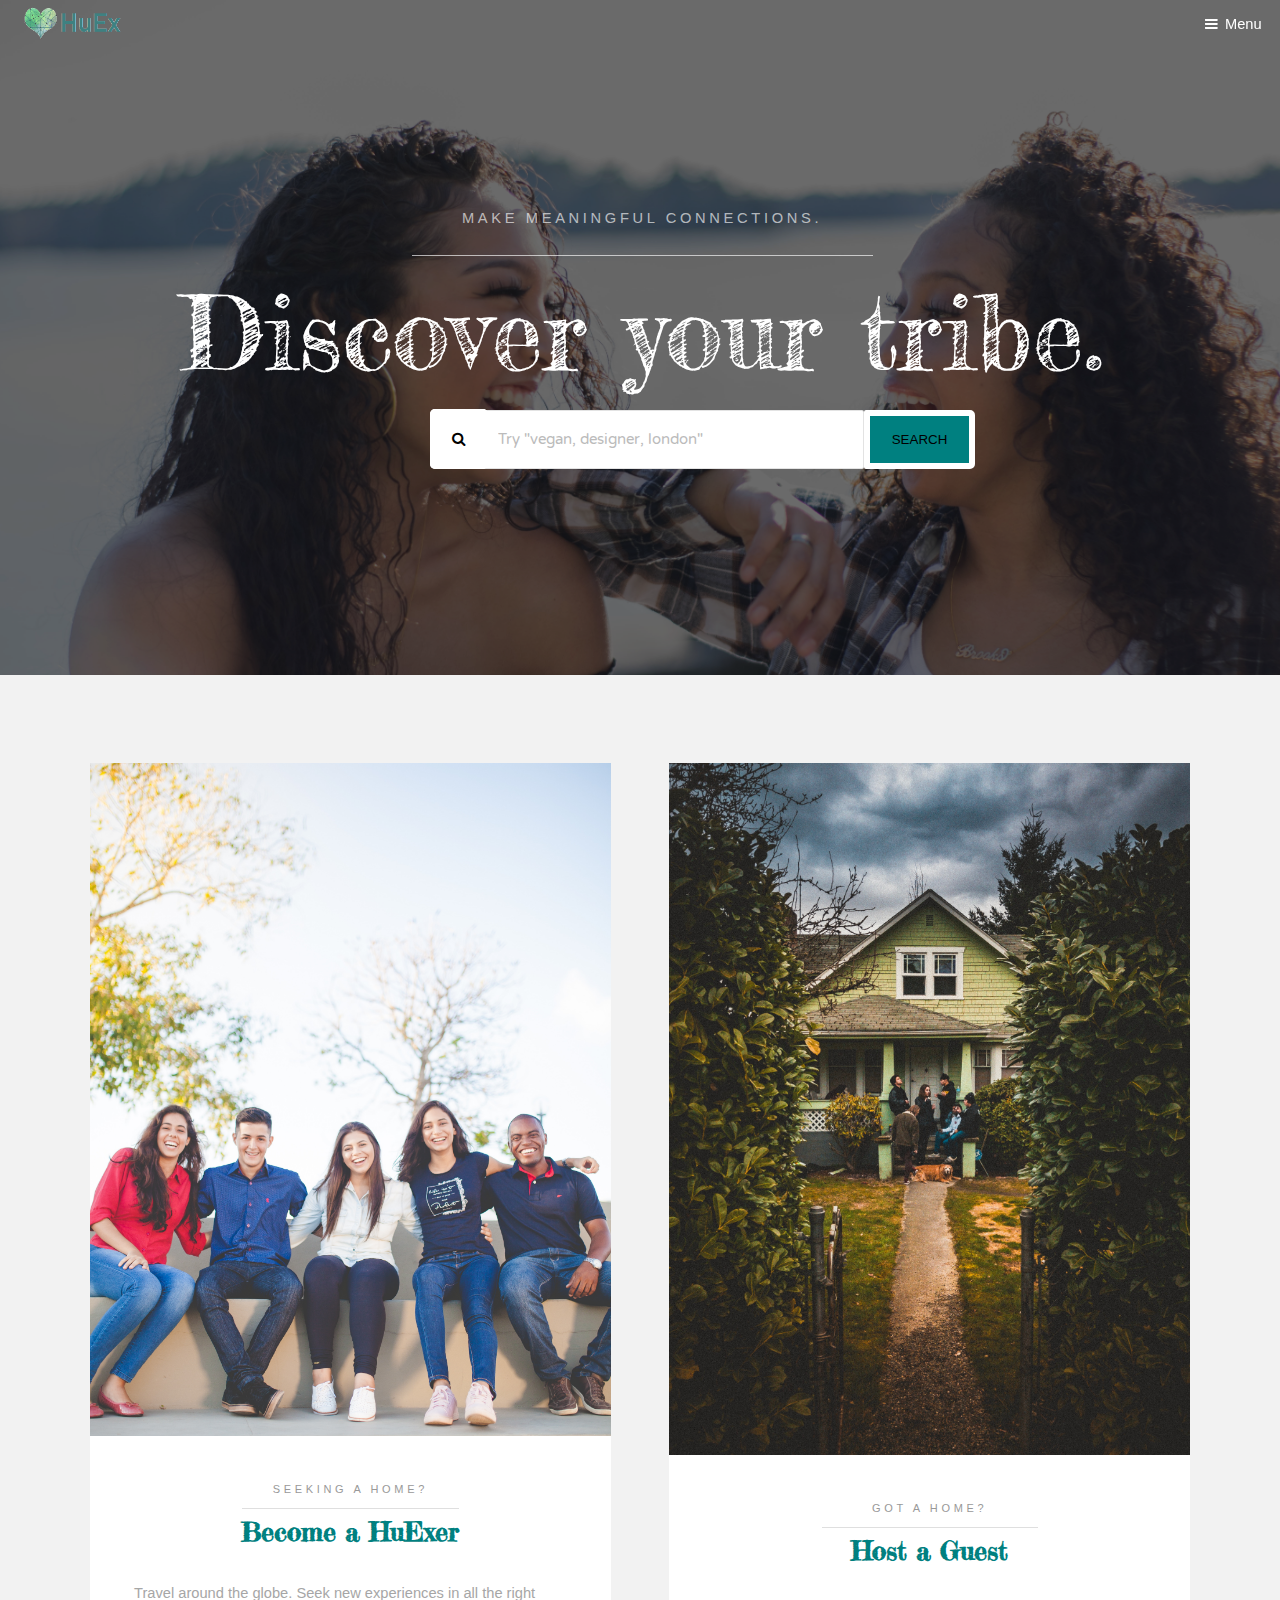
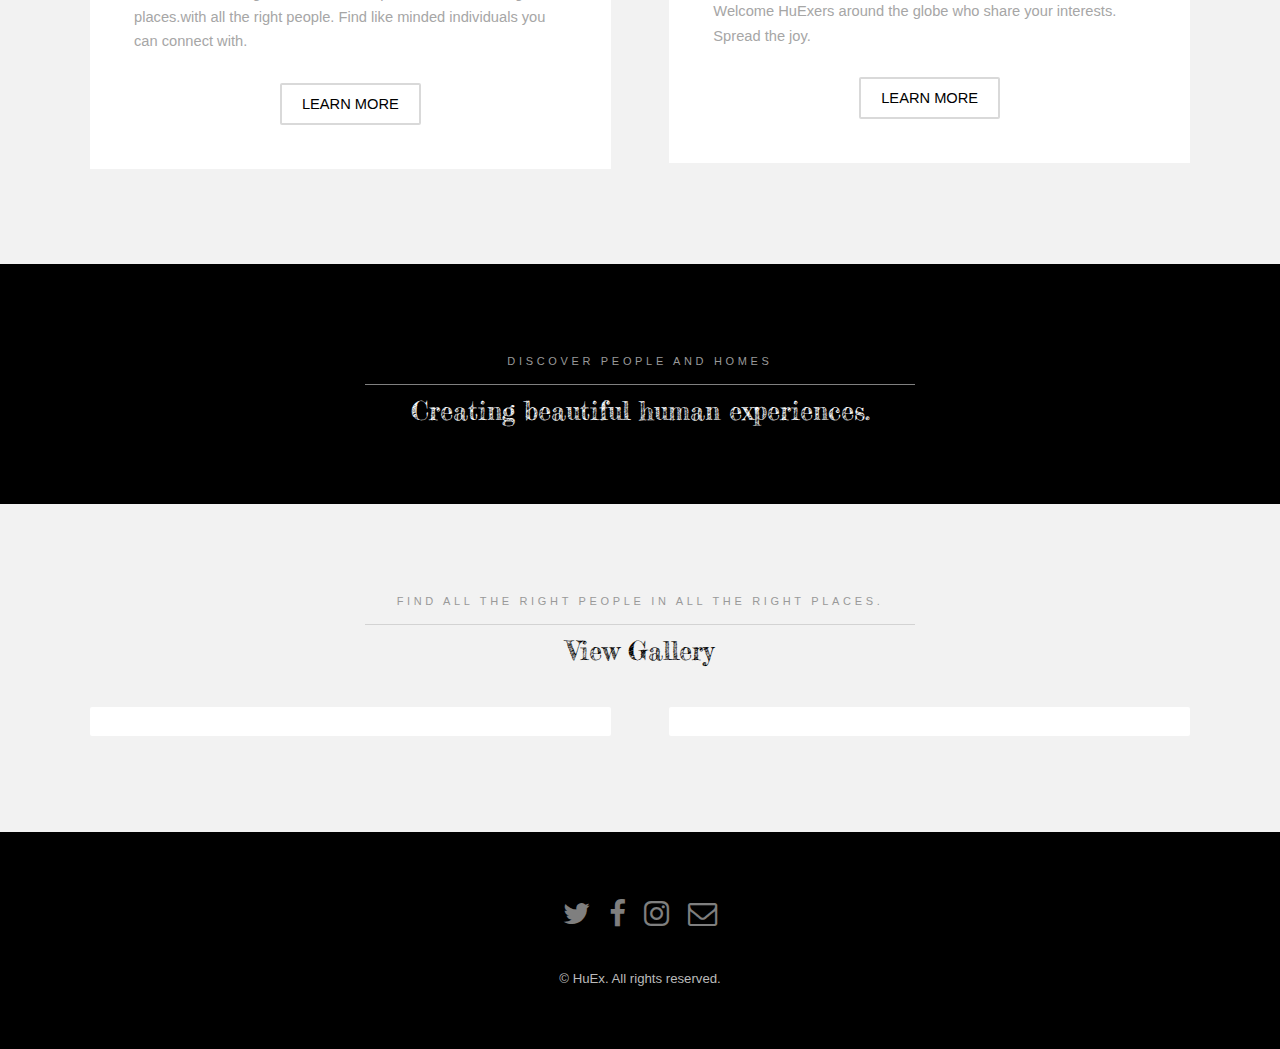
==== commit 6a945ace: "minor ui changes" ====
--- a/index.html
+++ b/index.html
@@ -23,17 +23,13 @@
 			<nav id="menu">
 				<ul class="links">
 					<li><a href="index.html">Home</a></li>
-					<li><a href="generic.html">Generic</a></li>
-					<li><a href="elements.html">Elements</a></li>
+					<li><a href="generic.html">About</a></li>
+					<li><a href="#">Help</a></li>
 				</ul>
 			</nav>
 
 		<!-- Banner -->
 			<section class="banner full">
-				<article>
-					<img src="images/slide01.jpg" alt="" />
-			
-				</article>
 				<article>
 					<img src="images/slide02.jpg" alt="" />
 					
@@ -61,7 +57,7 @@
 							<!-- <input type="text" class="icon fa-facebook" id="search" name="search" placeholder="Try Vegan London.."> -->
 							<div class="wrap">
 						      <i class="icon fa-search iconic"></i>
-						      <input type="text" class="searchTerm" id="search" name="search" placeholder="What are you looking for?">
+						      <input type="text" class="searchTerm" id="search" name="search" placeholder='Try "vegan, designer, london"'>
 						      <button type="submit" class="searchButton">
 						        Search
 						     </button>
@@ -85,10 +81,10 @@
 								</div>
 								<div class="content">
 									<header class="align-center">
-										<p>Meet your tribe</p>
-										<h2>Become a Host</h2>
+										<p>Seeking a home?</p>
+										<h2 style="color: teal;font-weight: bold ">Become a HuExer</h2>
 									</header>
-									<p>Travel and discover people accross borders. Find like minded individuals you can connect with.</p>
+									<p>Travel around the globe. Seek new experiences in all the right places.with all the right people. Find like minded individuals you can connect with.</p>
 									<footer class="align-center">
 										<a href="#" class="button alt">Learn More</a>
 									</footer>
@@ -99,14 +95,14 @@
 						<div>
 							<div class="box">
 								<div class="image fit">
-									<img src="images/pic03.jpg" alt="" />
+									<img src="images/pic01.jpg" alt="" />
 								</div>
 								<div class="content">
 									<header class="align-center">
-										<p>mattis elementum sapien pretium tellus</p>
-										<h2>Vestibulum sit amet</h2>
+										<p>Got a home?</p>
+										<h2 style="color: teal; font-weight: bold">Host a Guest</h2>
 									</header>
-									<p> Cras aliquet urna ut sapien tincidunt, quis malesuada elit facilisis. Vestibulum sit amet tortor velit. Nam elementum nibh a libero pharetra elementum. Maecenas feugiat ex purus, quis volutpat lacus placerat malesuada.</p>
+									<p>Welcome HuExers around the globe who share your interests. Spread the joy.</p>
 									<footer class="align-center">
 										<a href="#" class="button alt">Learn More</a>
 									</footer>
@@ -122,8 +118,8 @@
 			<section id="two" class="wrapper style3">
 				<div class="inner">
 					<header class="align-center">
-						<p>Nam vel ante sit amet libero scelerisque facilisis eleifend vitae urna</p>
-						<h2>Morbi maximus justo</h2>
+						<p>Discover people and homes</p>
+						<h2>Creating beautiful human experiences.</h2>
 					</header>
 				</div>
 			</section>
@@ -132,11 +128,11 @@
 			<section id="three" class="wrapper style2">
 				<div class="inner">
 					<header class="align-center">
-						<p class="special">Nam vel ante sit amet libero scelerisque facilisis eleifend vitae urna</p>
-						<h2>Morbi maximus justo</h2>
+						<p class="special">Find all the right people in all the right places.</p>
+						<h2>View Gallery</h2>
 					</header>
 					<div class="gallery">
-						<div>
+					<!-- 	<div>
 							<div class="image fit">
 								<a href="#"><img src="images/pic01.jpg" alt="" /></a>
 							</div>
@@ -146,7 +142,7 @@
 								<a href="#"><img src="images/pic02.jpg" alt="" /></a>
 							</div>
 						</div>
-						<div>
+ -->						<div>
 							<div class="image fit">
 								<a href="#"><img src="images/pic03.jpg" alt="" /></a>
 							</div>
